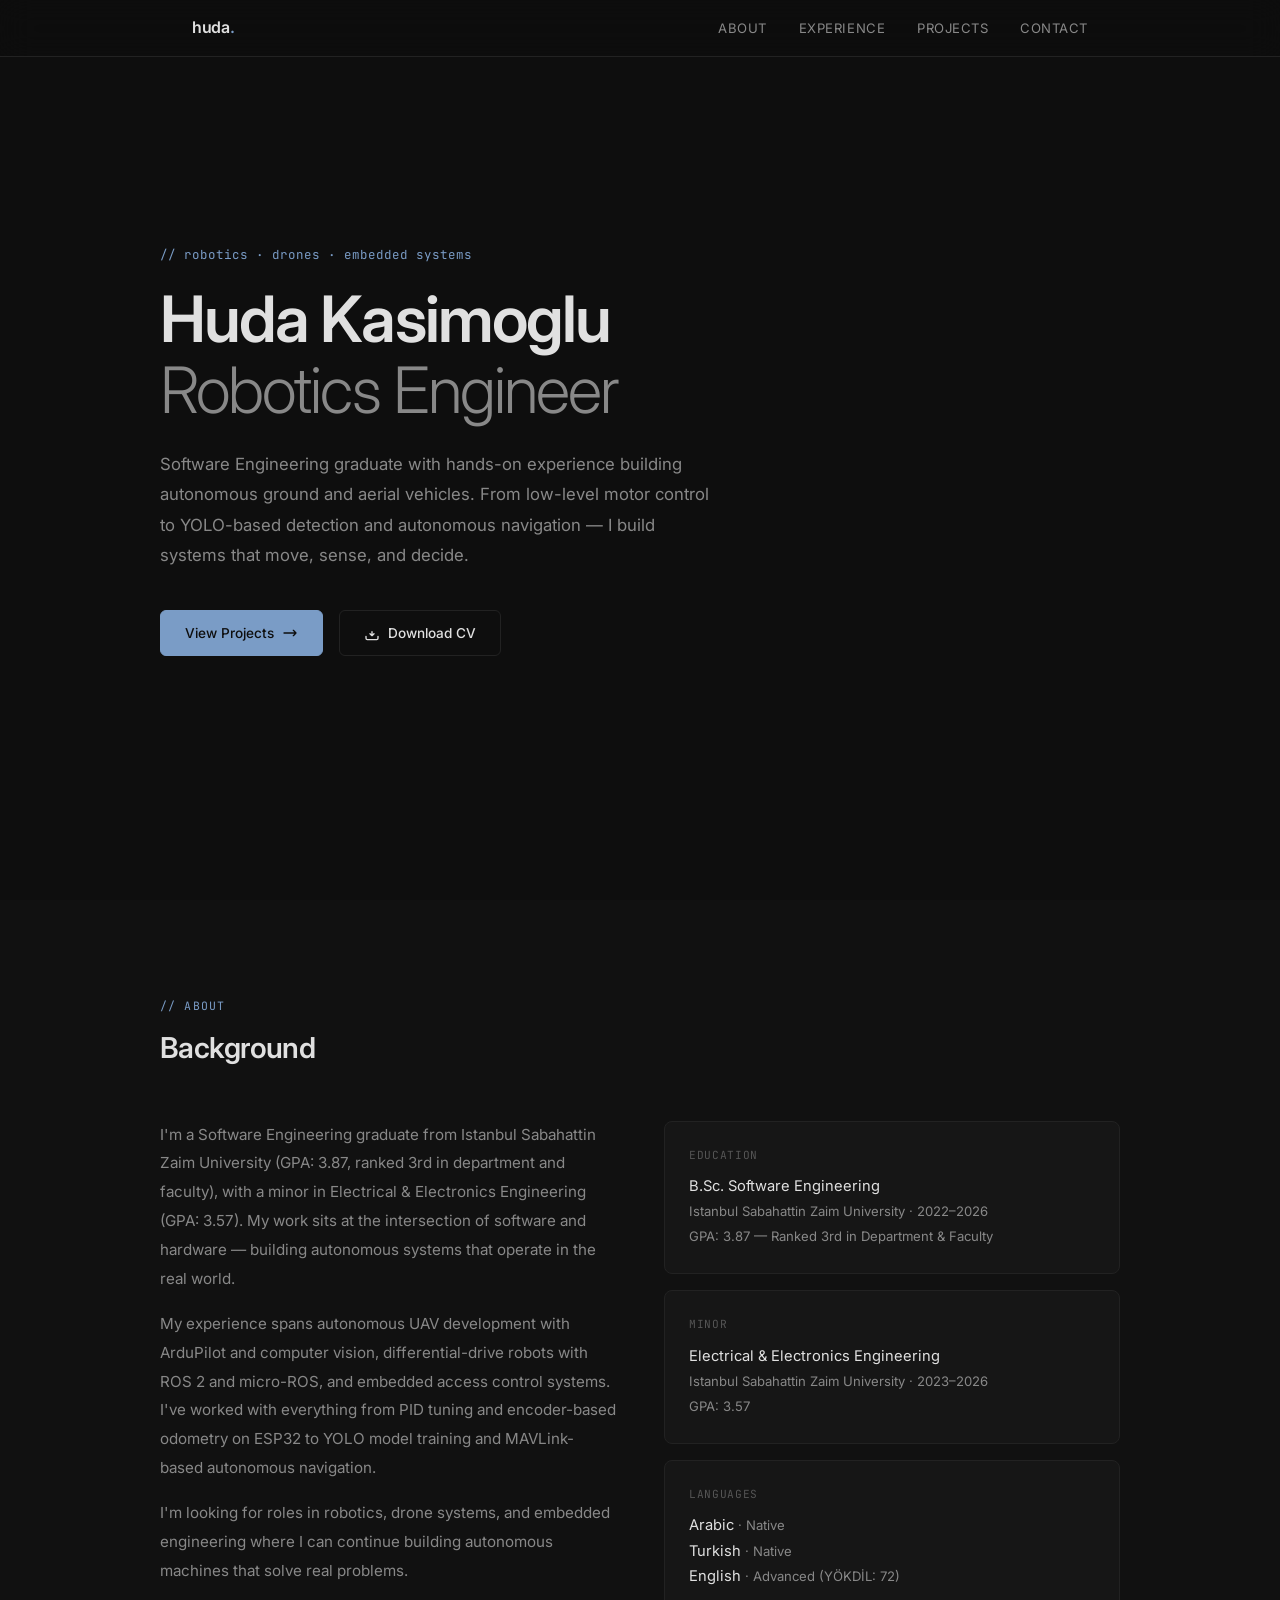
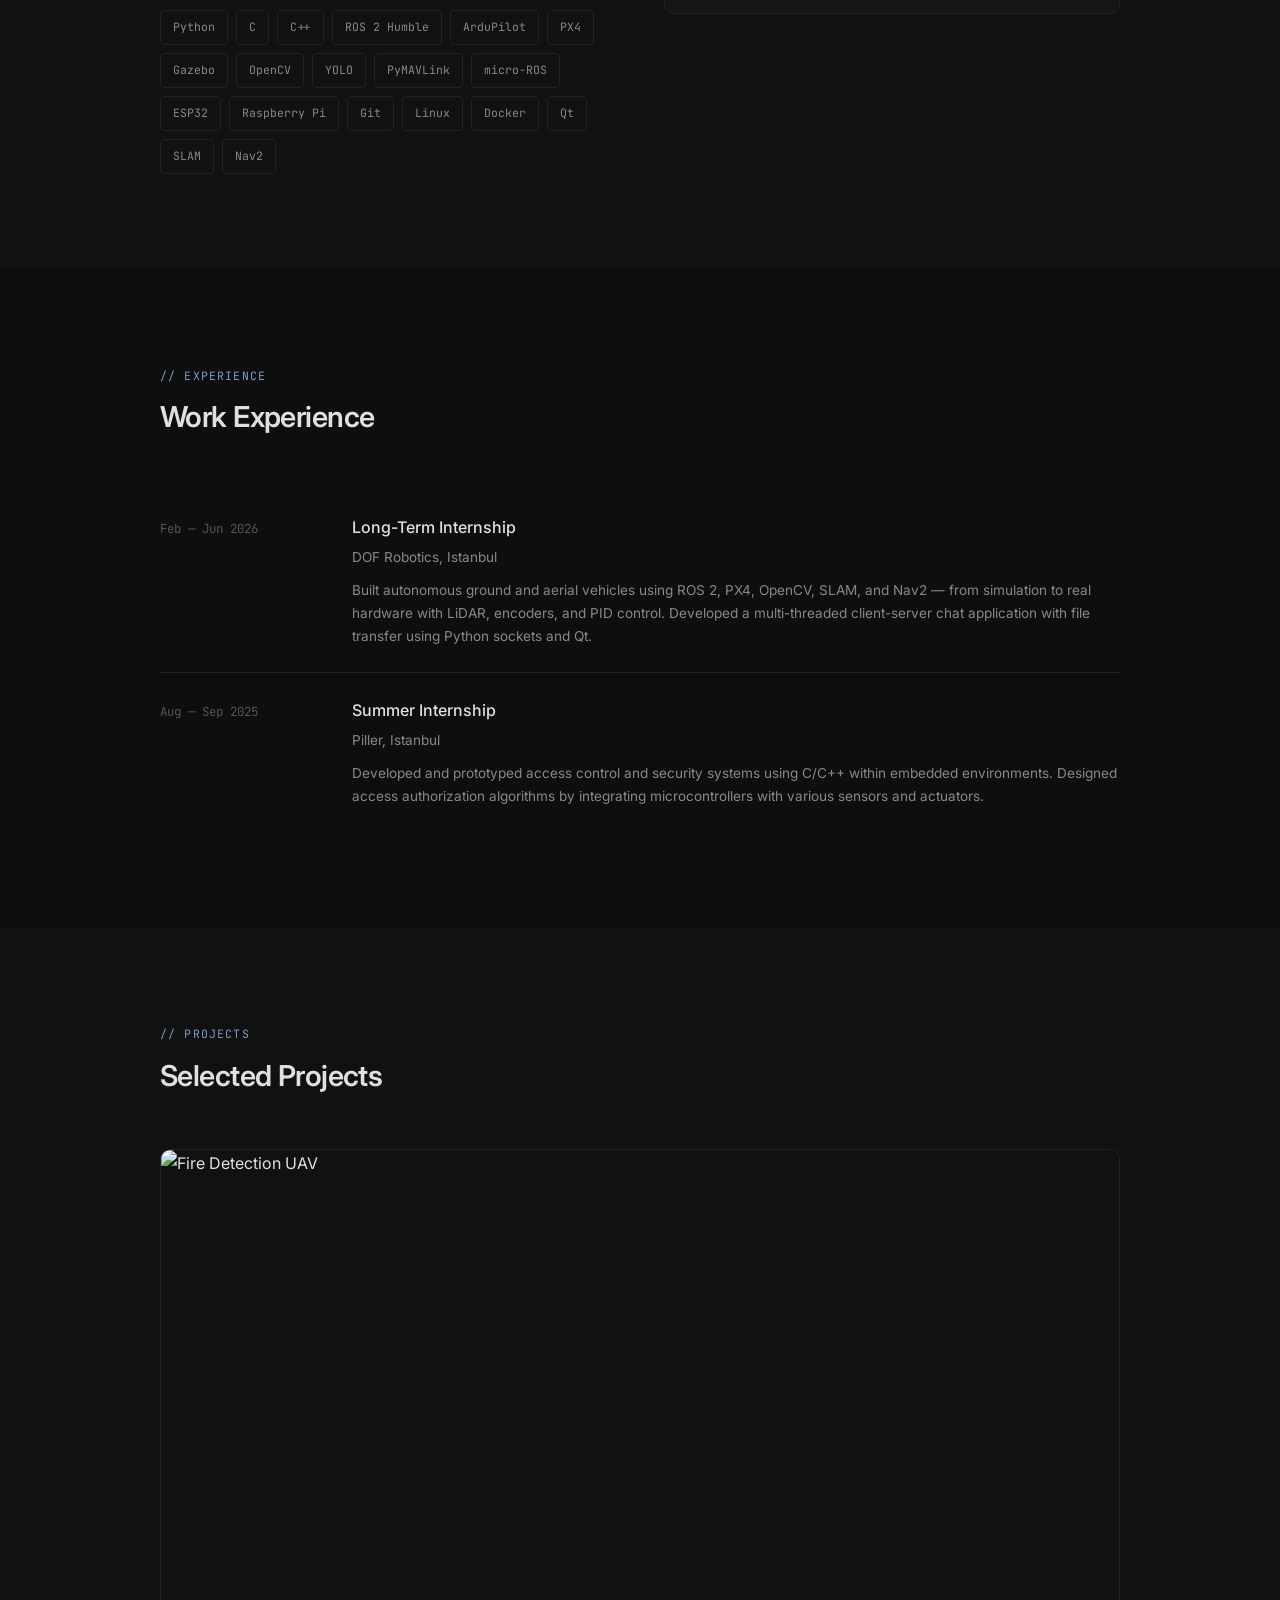
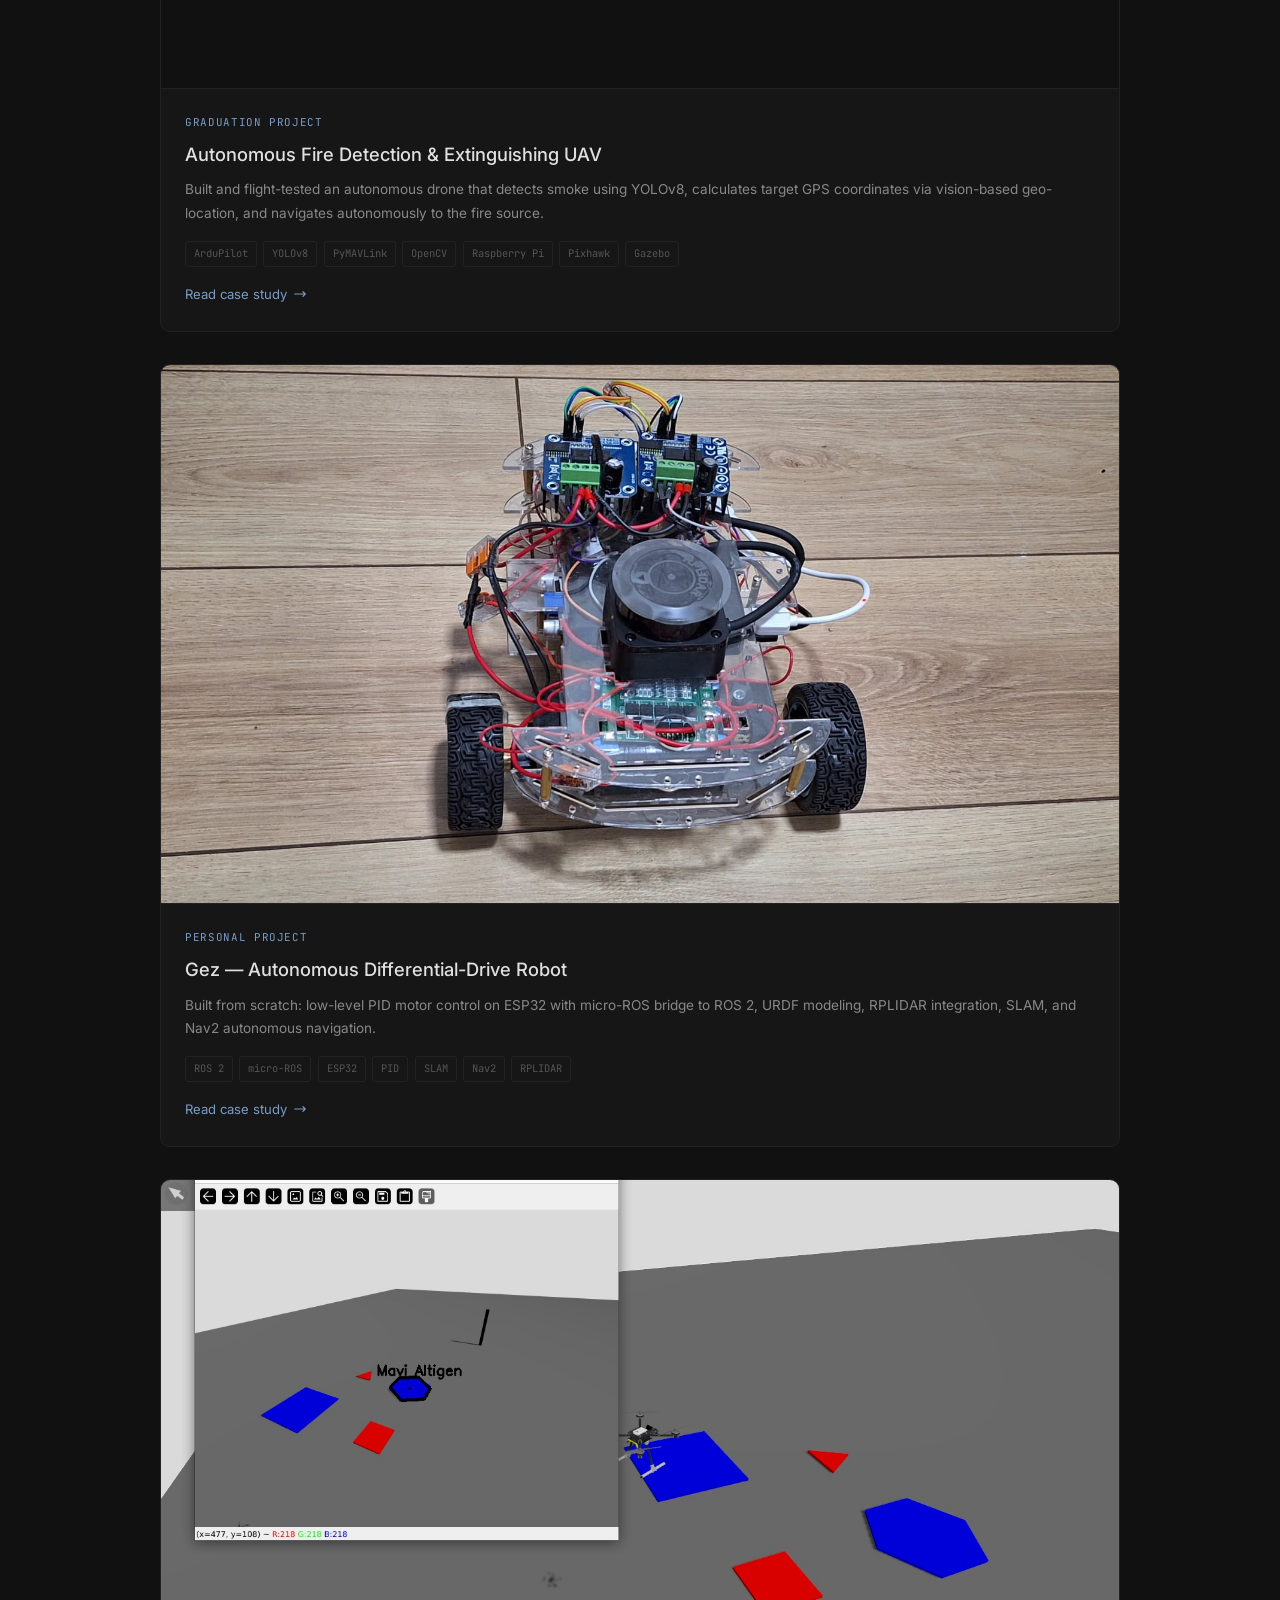
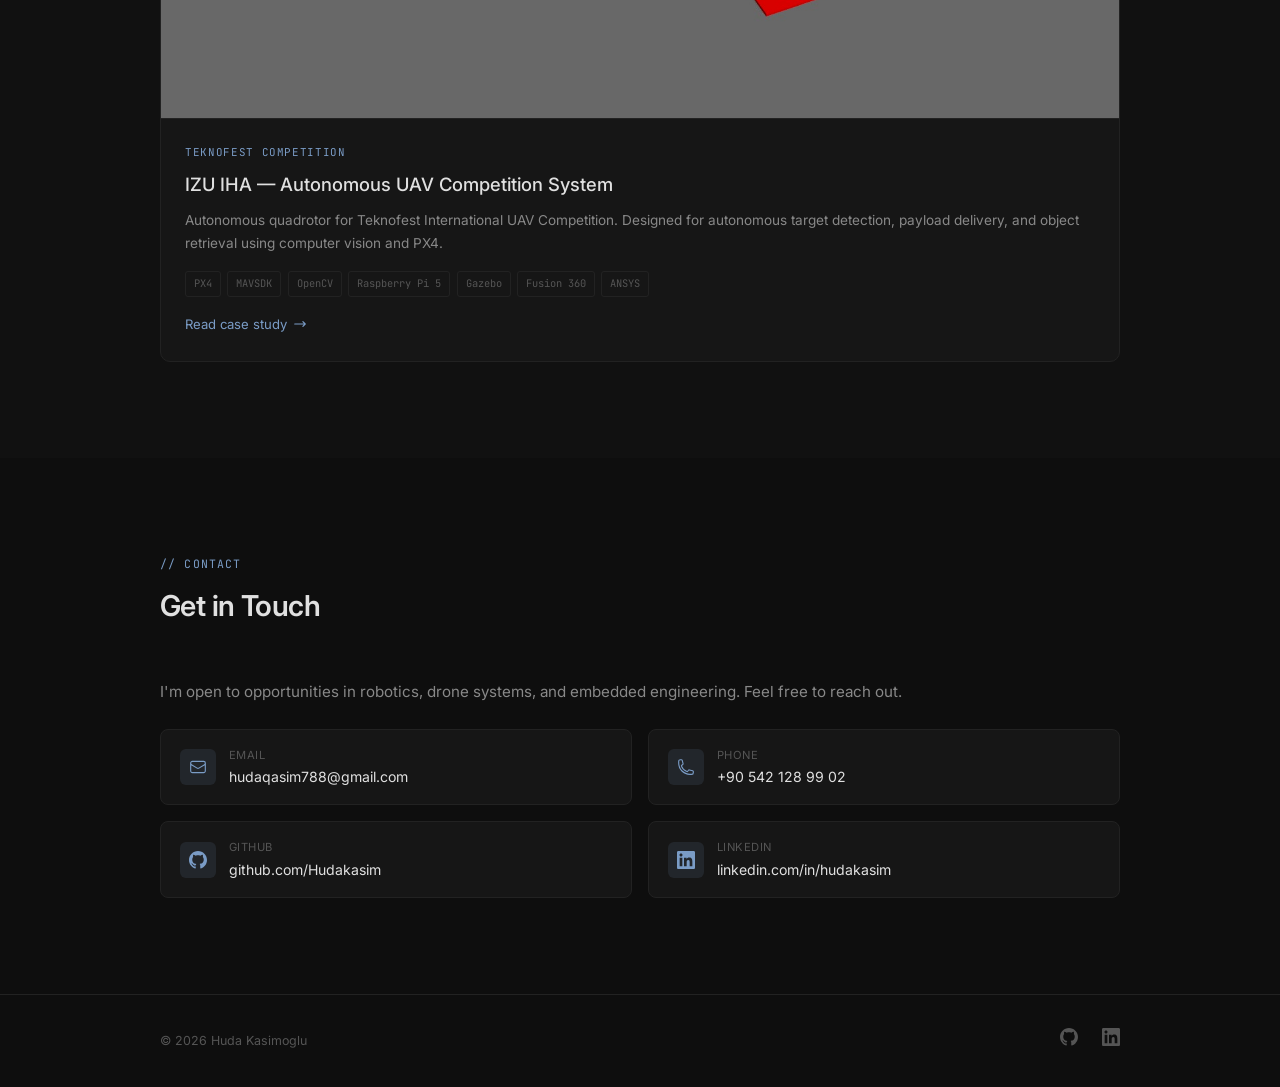
==== index.html @ 468a5148 "Add files via upload" ====
<!DOCTYPE html>
<html lang="en">
<head>
  <meta charset="UTF-8">
  <meta name="viewport" content="width=device-width, initial-scale=1.0">
  <title>Huda Kasimoglu — Robotics & Embedded Systems Engineer</title>
  <meta name="description" content="Portfolio of Huda Kasimoglu — Software Engineering graduate specializing in autonomous robotics, drones, and embedded systems.">
  <link rel="stylesheet" href="assets/css/style.css">
  <link rel="icon" href="data:image/svg+xml,<svg xmlns='http://www.w3.org/2000/svg' viewBox='0 0 100 100'><text y='.9em' font-size='90'>⬡</text></svg>">
</head>
<body>

<!-- NAV -->
<nav class="nav">
  <div class="nav-inner">
    <a href="index.html" class="nav-logo">huda<span>.</span></a>
    <ul class="nav-links" id="navLinks">
      <li><a href="#about">About</a></li>
      <li><a href="#experience">Experience</a></li>
      <li><a href="#projects">Projects</a></li>
      <li><a href="#contact">Contact</a></li>
    </ul>
    <button class="hamburger" onclick="document.getElementById('navLinks').classList.toggle('open')" aria-label="Menu">☰</button>
  </div>
</nav>

<!-- HERO -->
<section class="hero" id="hero">
  <div class="hero-inner">
    <div class="hero-label">// robotics · drones · embedded systems</div>
    <h1>Huda Kasimoglu<br><span class="thin">Robotics Engineer</span></h1>
    <p class="hero-desc">Software Engineering graduate with hands-on experience building autonomous ground and aerial vehicles. From low-level motor control to YOLO-based detection and autonomous navigation — I build systems that move, sense, and decide.</p>
    <div class="hero-cta">
      <a href="#projects" class="btn btn-primary">View Projects
        <svg xmlns="http://www.w3.org/2000/svg" fill="none" viewBox="0 0 24 24" stroke="currentColor" stroke-width="2"><path stroke-linecap="round" stroke-linejoin="round" d="M17 8l4 4m0 0l-4 4m4-4H3"/></svg>
      </a>
      <a href="assets/Huda_Kasimoglu_CV.pdf" class="btn" download>
        <svg xmlns="http://www.w3.org/2000/svg" fill="none" viewBox="0 0 24 24" stroke="currentColor" stroke-width="2"><path stroke-linecap="round" stroke-linejoin="round" d="M12 10v6m0 0l-3-3m3 3l3-3M3 17v3a2 2 0 002 2h14a2 2 0 002-2v-3"/></svg>
        Download CV
      </a>
    </div>
  </div>
</section>

<!-- ABOUT -->
<section class="section" id="about" style="background: var(--bg-subtle);">
  <div class="section-inner">
    <div class="section-label">// about</div>
    <h2 class="section-title">Background</h2>
    <div class="about-grid">
      <div class="about-text">
        <p>I'm a Software Engineering graduate from Istanbul Sabahattin Zaim University (GPA: 3.87, ranked 3rd in department and faculty), with a minor in Electrical & Electronics Engineering (GPA: 3.57). My work sits at the intersection of software and hardware — building autonomous systems that operate in the real world.</p>
        <p>My experience spans autonomous UAV development with ArduPilot and computer vision, differential-drive robots with ROS 2 and micro-ROS, and embedded access control systems. I've worked with everything from PID tuning and encoder-based odometry on ESP32 to YOLO model training and MAVLink-based autonomous navigation.</p>
        <p>I'm looking for roles in robotics, drone systems, and embedded engineering where I can continue building autonomous machines that solve real problems.</p>
        <div class="skills-row">
          <span class="skill-tag">Python</span>
          <span class="skill-tag">C</span>
          <span class="skill-tag">C++</span>
          <span class="skill-tag">ROS 2 Humble</span>
          <span class="skill-tag">ArduPilot</span>
          <span class="skill-tag">PX4</span>
          <span class="skill-tag">Gazebo</span>
          <span class="skill-tag">OpenCV</span>
          <span class="skill-tag">YOLO</span>
          <span class="skill-tag">PyMAVLink</span>
          <span class="skill-tag">micro-ROS</span>
          <span class="skill-tag">ESP32</span>
          <span class="skill-tag">Raspberry Pi</span>
          <span class="skill-tag">Git</span>
          <span class="skill-tag">Linux</span>
          <span class="skill-tag">Docker</span>
          <span class="skill-tag">Qt</span>
          <span class="skill-tag">SLAM</span>
          <span class="skill-tag">Nav2</span>
        </div>
      </div>
      <div>
        <div class="info-block">
          <div class="info-block-label">Education</div>
          <div class="info-block-content">
            B.Sc. Software Engineering<br>
            <span class="sub">Istanbul Sabahattin Zaim University · 2022–2026</span><br>
            <span class="sub">GPA: 3.87 — Ranked 3rd in Department & Faculty</span>
          </div>
        </div>
        <div class="info-block">
          <div class="info-block-label">Minor</div>
          <div class="info-block-content">
            Electrical & Electronics Engineering<br>
            <span class="sub">Istanbul Sabahattin Zaim University · 2023–2026</span><br>
            <span class="sub">GPA: 3.57</span>
          </div>
        </div>
        <div class="info-block">
          <div class="info-block-label">Languages</div>
          <div class="info-block-content">
            Arabic <span class="sub">· Native</span><br>
            Turkish <span class="sub">· Native</span><br>
            English <span class="sub">· Advanced (YÖKDİL: 72)</span>
          </div>
        </div>
      </div>
    </div>
  </div>
</section>

<!-- EXPERIENCE -->
<section class="section" id="experience">
  <div class="section-inner">
    <div class="section-label">// experience</div>
    <h2 class="section-title">Work Experience</h2>

    <div class="exp-item">
      <div class="exp-date">Feb — Jun 2026</div>
      <div>
        <div class="exp-title">Long-Term Internship</div>
        <div class="exp-company">DOF Robotics, Istanbul</div>
        <div class="exp-desc">
          Built autonomous ground and aerial vehicles using ROS 2, PX4, OpenCV, SLAM, and Nav2 — from simulation to real hardware with LiDAR, encoders, and PID control. Developed a multi-threaded client-server chat application with file transfer using Python sockets and Qt.
        </div>
      </div>
    </div>

    <div class="exp-item">
      <div class="exp-date">Aug — Sep 2025</div>
      <div>
        <div class="exp-title">Summer Internship</div>
        <div class="exp-company">Piller, Istanbul</div>
        <div class="exp-desc">
          Developed and prototyped access control and security systems using C/C++ within embedded environments. Designed access authorization algorithms by integrating microcontrollers with various sensors and actuators.
        </div>
      </div>
    </div>
  </div>
</section>

<!-- PROJECTS -->
<section class="section" id="projects" style="background: var(--bg-subtle);">
  <div class="section-inner">
    <div class="section-label">// projects</div>
    <h2 class="section-title">Selected Projects</h2>
    <div class="projects-grid">

      <!-- Project 1: Fire UAV -->
      <a href="projects/fire-uav.html" class="project-card">
        <div class="project-card-img">
          <img src="assets/images/fire-uav-cover.png" alt="Fire Detection UAV">
        </div>
        <div class="project-card-body">
          <div class="project-card-tag">Graduation Project</div>
          <div class="project-card-title">Autonomous Fire Detection & Extinguishing UAV</div>
          <div class="project-card-desc">Built and flight-tested an autonomous drone that detects smoke using YOLOv8, calculates target GPS coordinates via vision-based geo-location, and navigates autonomously to the fire source.</div>
          <div class="project-card-tech">
            <span>ArduPilot</span>
            <span>YOLOv8</span>
            <span>PyMAVLink</span>
            <span>OpenCV</span>
            <span>Raspberry Pi</span>
            <span>Pixhawk</span>
            <span>Gazebo</span>
          </div>
          <div class="view-project">Read case study
            <svg xmlns="http://www.w3.org/2000/svg" fill="none" viewBox="0 0 24 24" stroke="currentColor" stroke-width="2"><path stroke-linecap="round" stroke-linejoin="round" d="M17 8l4 4m0 0l-4 4m4-4H3"/></svg>
          </div>
        </div>
      </a>

      <!-- Project 2: Gez Robot -->
      <a href="projects/gez-robot.html" class="project-card">
        <div class="project-card-img">
          <img src="assets/images/gez-robot-cover.jpeg" alt="Gez Robot">
        </div>
        <div class="project-card-body">
          <div class="project-card-tag">Personal Project</div>
          <div class="project-card-title">Gez — Autonomous Differential-Drive Robot</div>
          <div class="project-card-desc">Built from scratch: low-level PID motor control on ESP32 with micro-ROS bridge to ROS 2, URDF modeling, RPLIDAR integration, SLAM, and Nav2 autonomous navigation.</div>
          <div class="project-card-tech">
            <span>ROS 2</span>
            <span>micro-ROS</span>
            <span>ESP32</span>
            <span>PID</span>
            <span>SLAM</span>
            <span>Nav2</span>
            <span>RPLIDAR</span>
          </div>
          <div class="view-project">Read case study
            <svg xmlns="http://www.w3.org/2000/svg" fill="none" viewBox="0 0 24 24" stroke="currentColor" stroke-width="2"><path stroke-linecap="round" stroke-linejoin="round" d="M17 8l4 4m0 0l-4 4m4-4H3"/></svg>
          </div>
        </div>
      </a>

      <!-- Project 3: Teknofest -->
      <a href="projects/teknofest-uav.html" class="project-card">
        <div class="project-card-img">
          <img src="assets/images/teknofest-cover.jpeg" alt="Teknofest UAV">
        </div>
        <div class="project-card-body">
          <div class="project-card-tag">Teknofest Competition</div>
          <div class="project-card-title">IZU IHA — Autonomous UAV Competition System</div>
          <div class="project-card-desc">Autonomous quadrotor for Teknofest International UAV Competition. Designed for autonomous target detection, payload delivery, and object retrieval using computer vision and PX4.</div>
          <div class="project-card-tech">
            <span>PX4</span>
            <span>MAVSDK</span>
            <span>OpenCV</span>
            <span>Raspberry Pi 5</span>
            <span>Gazebo</span>
            <span>Fusion 360</span>
            <span>ANSYS</span>
          </div>
          <div class="view-project">Read case study
            <svg xmlns="http://www.w3.org/2000/svg" fill="none" viewBox="0 0 24 24" stroke="currentColor" stroke-width="2"><path stroke-linecap="round" stroke-linejoin="round" d="M17 8l4 4m0 0l-4 4m4-4H3"/></svg>
          </div>
        </div>
      </a>

    </div>
  </div>
</section>

<!-- CONTACT -->
<section class="section" id="contact">
  <div class="section-inner">
    <div class="section-label">// contact</div>
    <h2 class="section-title">Get in Touch</h2>
    <p style="color: var(--text-muted); font-size: 0.95rem; margin-bottom: 1.5rem;">I'm open to opportunities in robotics, drone systems, and embedded engineering. Feel free to reach out.</p>
    <div class="contact-grid">
      <a href="mailto:hudaqasim788@gmail.com" class="contact-item">
        <div class="contact-icon">
          <svg xmlns="http://www.w3.org/2000/svg" fill="none" viewBox="0 0 24 24" stroke="currentColor" stroke-width="1.5"><path stroke-linecap="round" stroke-linejoin="round" d="M21.75 6.75v10.5a2.25 2.25 0 01-2.25 2.25h-15a2.25 2.25 0 01-2.25-2.25V6.75m19.5 0A2.25 2.25 0 0019.5 4.5h-15a2.25 2.25 0 00-2.25 2.25m19.5 0v.243a2.25 2.25 0 01-1.07 1.916l-7.5 4.615a2.25 2.25 0 01-2.36 0L3.32 8.91a2.25 2.25 0 01-1.07-1.916V6.75"/></svg>
        </div>
        <div>
          <div class="contact-label">Email</div>
          <div class="contact-value">hudaqasim788@gmail.com</div>
        </div>
      </a>
      <a href="tel:+905421289902" class="contact-item">
        <div class="contact-icon">
          <svg xmlns="http://www.w3.org/2000/svg" fill="none" viewBox="0 0 24 24" stroke="currentColor" stroke-width="1.5"><path stroke-linecap="round" stroke-linejoin="round" d="M2.25 6.75c0 8.284 6.716 15 15 15h2.25a2.25 2.25 0 002.25-2.25v-1.372c0-.516-.351-.966-.852-1.091l-4.423-1.106c-.44-.11-.902.055-1.173.417l-.97 1.293c-.282.376-.769.542-1.21.38a12.035 12.035 0 01-7.143-7.143c-.162-.441.004-.928.38-1.21l1.293-.97c.363-.271.527-.734.417-1.173L6.963 3.102a1.125 1.125 0 00-1.091-.852H4.5A2.25 2.25 0 002.25 4.5v2.25z"/></svg>
        </div>
        <div>
          <div class="contact-label">Phone</div>
          <div class="contact-value">+90 542 128 99 02</div>
        </div>
      </a>
      <a href="https://github.com/Hudakasim" target="_blank" rel="noopener" class="contact-item">
        <div class="contact-icon">
          <svg xmlns="http://www.w3.org/2000/svg" viewBox="0 0 24 24" fill="currentColor"><path d="M12 0c-6.626 0-12 5.373-12 12 0 5.302 3.438 9.8 8.207 11.387.599.111.793-.261.793-.577v-2.234c-3.338.726-4.033-1.416-4.033-1.416-.546-1.387-1.333-1.756-1.333-1.756-1.089-.745.083-.729.083-.729 1.205.084 1.839 1.237 1.839 1.237 1.07 1.834 2.807 1.304 3.492.997.107-.775.418-1.305.762-1.604-2.665-.305-5.467-1.334-5.467-5.931 0-1.311.469-2.381 1.236-3.221-.124-.303-.535-1.524.117-3.176 0 0 1.008-.322 3.301 1.23.957-.266 1.983-.399 3.003-.404 1.02.005 2.047.138 3.006.404 2.291-1.552 3.297-1.23 3.297-1.23.653 1.653.242 2.874.118 3.176.77.84 1.235 1.911 1.235 3.221 0 4.609-2.807 5.624-5.479 5.921.43.372.823 1.102.823 2.222v3.293c0 .319.192.694.801.576 4.765-1.589 8.199-6.086 8.199-11.386 0-6.627-5.373-12-12-12z"/></svg>
        </div>
        <div>
          <div class="contact-label">GitHub</div>
          <div class="contact-value">github.com/Hudakasim</div>
        </div>
      </a>
      <a href="https://www.linkedin.com/in/hudakasim/" target="_blank" rel="noopener" class="contact-item">
        <div class="contact-icon">
          <svg xmlns="http://www.w3.org/2000/svg" viewBox="0 0 24 24" fill="currentColor"><path d="M20.447 20.452h-3.554v-5.569c0-1.328-.027-3.037-1.852-3.037-1.853 0-2.136 1.445-2.136 2.939v5.667H9.351V9h3.414v1.561h.046c.477-.9 1.637-1.85 3.37-1.85 3.601 0 4.267 2.37 4.267 5.455v6.286zM5.337 7.433c-1.144 0-2.063-.926-2.063-2.065 0-1.138.92-2.063 2.063-2.063 1.14 0 2.064.925 2.064 2.063 0 1.139-.925 2.065-2.064 2.065zm1.782 13.019H3.555V9h3.564v11.452zM22.225 0H1.771C.792 0 0 .774 0 1.729v20.542C0 23.227.792 24 1.771 24h20.451C23.2 24 24 23.227 24 22.271V1.729C24 .774 23.2 0 22.222 0h.003z"/></svg>
        </div>
        <div>
          <div class="contact-label">LinkedIn</div>
          <div class="contact-value">linkedin.com/in/hudakasim</div>
        </div>
      </a>
    </div>
  </div>
</section>

<!-- FOOTER -->
<footer class="footer">
  <div class="footer-inner">
    <div class="footer-text">&copy; 2026 Huda Kasimoglu</div>
    <div class="footer-links">
      <a href="https://github.com/Hudakasim" target="_blank" rel="noopener" aria-label="GitHub">
        <svg xmlns="http://www.w3.org/2000/svg" viewBox="0 0 24 24" fill="currentColor"><path d="M12 0c-6.626 0-12 5.373-12 12 0 5.302 3.438 9.8 8.207 11.387.599.111.793-.261.793-.577v-2.234c-3.338.726-4.033-1.416-4.033-1.416-.546-1.387-1.333-1.756-1.333-1.756-1.089-.745.083-.729.083-.729 1.205.084 1.839 1.237 1.839 1.237 1.07 1.834 2.807 1.304 3.492.997.107-.775.418-1.305.762-1.604-2.665-.305-5.467-1.334-5.467-5.931 0-1.311.469-2.381 1.236-3.221-.124-.303-.535-1.524.117-3.176 0 0 1.008-.322 3.301 1.23.957-.266 1.983-.399 3.003-.404 1.02.005 2.047.138 3.006.404 2.291-1.552 3.297-1.23 3.297-1.23.653 1.653.242 2.874.118 3.176.77.84 1.235 1.911 1.235 3.221 0 4.609-2.807 5.624-5.479 5.921.43.372.823 1.102.823 2.222v3.293c0 .319.192.694.801.576 4.765-1.589 8.199-6.086 8.199-11.386 0-6.627-5.373-12-12-12z"/></svg>
      </a>
      <a href="https://www.linkedin.com/in/hudakasim/" target="_blank" rel="noopener" aria-label="LinkedIn">
        <svg xmlns="http://www.w3.org/2000/svg" viewBox="0 0 24 24" fill="currentColor"><path d="M20.447 20.452h-3.554v-5.569c0-1.328-.027-3.037-1.852-3.037-1.853 0-2.136 1.445-2.136 2.939v5.667H9.351V9h3.414v1.561h.046c.477-.9 1.637-1.85 3.37-1.85 3.601 0 4.267 2.37 4.267 5.455v6.286zM5.337 7.433c-1.144 0-2.063-.926-2.063-2.065 0-1.138.92-2.063 2.063-2.063 1.14 0 2.064.925 2.064 2.063 0 1.139-.925 2.065-2.064 2.065zm1.782 13.019H3.555V9h3.564v11.452zM22.225 0H1.771C.792 0 0 .774 0 1.729v20.542C0 23.227.792 24 1.771 24h20.451C23.2 24 24 23.227 24 22.271V1.729C24 .774 23.2 0 22.222 0h.003z"/></svg>
      </a>
    </div>
  </div>
</footer>

<script>
document.querySelectorAll('.nav-links a[href^="#"]').forEach(a => {
  a.addEventListener('click', () => {
    document.getElementById('navLinks').classList.remove('open');
  });
});
</script>

</body>
</html>
---- assets/css/style.css ----
@import url('https://fonts.googleapis.com/css2?family=Inter:wght@300;400;500;600&family=JetBrains+Mono:wght@400;500&display=swap');

:root {
  --bg: #0e0e0e;
  --bg-card: #161616;
  --bg-card-hover: #1c1c1c;
  --bg-subtle: #111111;
  --text: #e0e0e0;
  --text-muted: #888888;
  --text-dim: #555555;
  --accent: #7a9cc6;
  --accent-dim: rgba(122, 156, 198, 0.12);
  --border: #222222;
  --border-light: #1a1a1a;
  --mono: 'JetBrains Mono', monospace;
  --sans: 'Inter', -apple-system, BlinkMacSystemFont, sans-serif;
  --max-w: 960px;
  --transition: 0.25s cubic-bezier(0.4, 0, 0.2, 1);
}

*, *::before, *::after {
  box-sizing: border-box;
  margin: 0;
  padding: 0;
}

html {
  scroll-behavior: smooth;
  font-size: 16px;
}

body {
  font-family: var(--sans);
  background: var(--bg);
  color: var(--text);
  line-height: 1.7;
  -webkit-font-smoothing: antialiased;
  -moz-osx-font-smoothing: grayscale;
}

::selection {
  background: var(--accent);
  color: var(--bg);
}

a {
  color: var(--accent);
  text-decoration: none;
  transition: color var(--transition);
}

a:hover {
  color: #a0c4e8;
}

img {
  max-width: 100%;
  height: auto;
  display: block;
}

/* ============ NAV ============ */
.nav {
  position: fixed;
  top: 0;
  left: 0;
  right: 0;
  z-index: 100;
  background: rgba(14, 14, 14, 0.85);
  backdrop-filter: blur(16px);
  -webkit-backdrop-filter: blur(16px);
  border-bottom: 1px solid var(--border);
}

.nav-inner {
  max-width: var(--max-w);
  margin: 0 auto;
  padding: 0 2rem;
  display: flex;
  align-items: center;
  justify-content: space-between;
  height: 56px;
}

.nav-logo {
  font-weight: 600;
  font-size: 1rem;
  letter-spacing: -0.02em;
  color: var(--text);
}

.nav-logo span {
  color: var(--accent);
}

.nav-links {
  display: flex;
  gap: 2rem;
  list-style: none;
}

.nav-links a {
  font-size: 0.82rem;
  color: var(--text-muted);
  letter-spacing: 0.04em;
  text-transform: uppercase;
  transition: color var(--transition);
}

.nav-links a:hover,
.nav-links a.active {
  color: var(--text);
}

.hamburger {
  display: none;
  background: none;
  border: none;
  color: var(--text);
  font-size: 1.4rem;
  cursor: pointer;
}

/* ============ HERO ============ */
.hero {
  min-height: 100vh;
  display: flex;
  align-items: center;
  padding: 0 2rem;
}

.hero-inner {
  max-width: var(--max-w);
  margin: 0 auto;
  width: 100%;
}

.hero-label {
  font-family: var(--mono);
  font-size: 0.78rem;
  color: var(--accent);
  letter-spacing: 0.08em;
  margin-bottom: 1.2rem;
}

.hero h1 {
  font-size: clamp(2.4rem, 6vw, 4rem);
  font-weight: 600;
  letter-spacing: -0.03em;
  line-height: 1.1;
  margin-bottom: 1.5rem;
}

.hero h1 .thin {
  font-weight: 300;
  color: var(--text-muted);
}

.hero-desc {
  font-size: 1.05rem;
  color: var(--text-muted);
  max-width: 560px;
  line-height: 1.8;
  margin-bottom: 2.5rem;
}

.hero-cta {
  display: flex;
  gap: 1rem;
  flex-wrap: wrap;
}

.btn {
  display: inline-flex;
  align-items: center;
  gap: 0.5rem;
  padding: 0.65rem 1.5rem;
  font-size: 0.85rem;
  font-family: var(--sans);
  font-weight: 500;
  border-radius: 6px;
  border: 1px solid var(--border);
  background: transparent;
  color: var(--text);
  cursor: pointer;
  transition: all var(--transition);
  text-decoration: none;
}

.btn:hover {
  background: var(--bg-card-hover);
  border-color: #333;
  color: var(--text);
}

.btn-primary {
  background: var(--accent);
  color: var(--bg);
  border-color: var(--accent);
}

.btn-primary:hover {
  background: #a0c4e8;
  border-color: #a0c4e8;
  color: var(--bg);
}

.btn svg {
  width: 16px;
  height: 16px;
}

/* ============ SECTIONS ============ */
.section {
  padding: 6rem 2rem;
}

.section-inner {
  max-width: var(--max-w);
  margin: 0 auto;
}

.section-label {
  font-family: var(--mono);
  font-size: 0.72rem;
  color: var(--accent);
  letter-spacing: 0.1em;
  text-transform: uppercase;
  margin-bottom: 0.5rem;
}

.section-title {
  font-size: 1.8rem;
  font-weight: 600;
  letter-spacing: -0.02em;
  margin-bottom: 3rem;
}

/* ============ ABOUT ============ */
.about-grid {
  display: grid;
  grid-template-columns: 1fr 1fr;
  gap: 3rem;
}

.about-text {
  color: var(--text-muted);
  font-size: 0.95rem;
  line-height: 1.9;
}

.about-text p + p {
  margin-top: 1rem;
}

.info-block {
  border: 1px solid var(--border);
  border-radius: 8px;
  padding: 1.5rem;
  background: var(--bg-card);
}

.info-block + .info-block {
  margin-top: 1rem;
}

.info-block-label {
  font-family: var(--mono);
  font-size: 0.7rem;
  color: var(--text-dim);
  letter-spacing: 0.06em;
  text-transform: uppercase;
  margin-bottom: 0.6rem;
}

.info-block-content {
  font-size: 0.92rem;
  color: var(--text);
}

.info-block-content .sub {
  color: var(--text-muted);
  font-size: 0.82rem;
}

/* ============ SKILLS ============ */
.skills-row {
  display: flex;
  flex-wrap: wrap;
  gap: 0.5rem;
  margin-top: 1.5rem;
}

.skill-tag {
  font-family: var(--mono);
  font-size: 0.72rem;
  padding: 0.35rem 0.75rem;
  border: 1px solid var(--border);
  border-radius: 4px;
  color: var(--text-muted);
  background: var(--bg-subtle);
}

/* ============ EXPERIENCE ============ */
.exp-item {
  display: grid;
  grid-template-columns: 160px 1fr;
  gap: 2rem;
  padding: 1.5rem 0;
  border-bottom: 1px solid var(--border);
}

.exp-item:last-child {
  border-bottom: none;
}

.exp-date {
  font-family: var(--mono);
  font-size: 0.78rem;
  color: var(--text-dim);
  padding-top: 0.2rem;
}

.exp-title {
  font-size: 1rem;
  font-weight: 500;
  margin-bottom: 0.3rem;
}

.exp-company {
  font-size: 0.85rem;
  color: var(--text-muted);
  margin-bottom: 0.6rem;
}

.exp-desc {
  font-size: 0.85rem;
  color: var(--text-muted);
  line-height: 1.7;
}

/* ============ PROJECTS ============ */
.projects-grid {
  display: grid;
  gap: 2rem;
}

.project-card {
  border: 1px solid var(--border);
  border-radius: 10px;
  overflow: hidden;
  background: var(--bg-card);
  transition: all var(--transition);
  text-decoration: none;
  color: inherit;
  display: block;
}

.project-card:hover {
  border-color: #333;
  background: var(--bg-card-hover);
  transform: translateY(-2px);
}

.project-card-img {
  width: 100%;
  aspect-ratio: 16/9;
  object-fit: cover;
  border-bottom: 1px solid var(--border);
  background: var(--bg-subtle);
  display: flex;
  align-items: center;
  justify-content: center;
}

.project-card-img img {
  width: 100%;
  height: 100%;
  object-fit: cover;
}

.project-card-body {
  padding: 1.5rem;
}

.project-card-tag {
  font-family: var(--mono);
  font-size: 0.68rem;
  color: var(--accent);
  letter-spacing: 0.06em;
  text-transform: uppercase;
  margin-bottom: 0.5rem;
}

.project-card-title {
  font-size: 1.15rem;
  font-weight: 500;
  margin-bottom: 0.5rem;
}

.project-card-desc {
  font-size: 0.85rem;
  color: var(--text-muted);
  line-height: 1.7;
}

.project-card-tech {
  display: flex;
  flex-wrap: wrap;
  gap: 0.4rem;
  margin-top: 1rem;
}

.project-card-tech span {
  font-family: var(--mono);
  font-size: 0.65rem;
  padding: 0.2rem 0.5rem;
  border: 1px solid var(--border);
  border-radius: 3px;
  color: var(--text-dim);
}

.view-project {
  display: inline-flex;
  align-items: center;
  gap: 0.4rem;
  margin-top: 1rem;
  font-size: 0.82rem;
  color: var(--accent);
}

.view-project svg {
  width: 14px;
  height: 14px;
  transition: transform var(--transition);
}

.project-card:hover .view-project svg {
  transform: translateX(3px);
}

/* ============ PROJECT PAGE ============ */
.project-page {
  padding-top: 80px;
}

.project-hero {
  padding: 3rem 2rem;
  border-bottom: 1px solid var(--border);
}

.project-hero-inner {
  max-width: var(--max-w);
  margin: 0 auto;
}

.project-back {
  display: inline-flex;
  align-items: center;
  gap: 0.4rem;
  font-size: 0.82rem;
  color: var(--text-muted);
  margin-bottom: 2rem;
}

.project-back:hover {
  color: var(--text);
}

.project-hero h1 {
  font-size: 2rem;
  font-weight: 600;
  letter-spacing: -0.02em;
  margin-bottom: 1rem;
}

.project-meta {
  display: flex;
  flex-wrap: wrap;
  gap: 1.5rem;
  font-size: 0.82rem;
  color: var(--text-muted);
}

.project-meta-item {
  display: flex;
  align-items: center;
  gap: 0.4rem;
}

.project-content {
  max-width: var(--max-w);
  margin: 0 auto;
  padding: 3rem 2rem 6rem;
}

.project-content h2 {
  font-size: 1.4rem;
  font-weight: 500;
  margin: 3rem 0 1rem;
  color: var(--text);
}

.project-content h2:first-child {
  margin-top: 0;
}

.project-content p {
  font-size: 0.92rem;
  color: var(--text-muted);
  line-height: 1.9;
  margin-bottom: 1rem;
}

.project-content ul {
  list-style: none;
  padding: 0;
  margin-bottom: 1.5rem;
}

.project-content ul li {
  font-size: 0.9rem;
  color: var(--text-muted);
  padding: 0.3rem 0;
  padding-left: 1.2rem;
  position: relative;
  line-height: 1.7;
}

.project-content ul li::before {
  content: '—';
  position: absolute;
  left: 0;
  color: var(--text-dim);
}

.project-img-grid {
  display: grid;
  grid-template-columns: 1fr 1fr;
  gap: 1rem;
  margin: 2rem 0;
}

.project-img-full {
  margin: 2rem 0;
  border-radius: 8px;
  overflow: hidden;
  border: 1px solid var(--border);
}

.project-img-full img,
.project-img-grid img {
  width: 100%;
  display: block;
  border-radius: 8px;
  border: 1px solid var(--border);
  object-fit: cover;
}

.img-caption {
  font-size: 0.75rem;
  color: var(--text-dim);
  font-family: var(--mono);
  margin-top: 0.5rem;
  text-align: center;
}

.tech-stack-grid {
  display: grid;
  grid-template-columns: repeat(auto-fill, minmax(180px, 1fr));
  gap: 0.75rem;
  margin: 1.5rem 0;
}

.tech-item {
  border: 1px solid var(--border);
  border-radius: 6px;
  padding: 0.8rem;
  background: var(--bg-subtle);
}

.tech-item-name {
  font-size: 0.85rem;
  font-weight: 500;
  margin-bottom: 0.2rem;
}

.tech-item-role {
  font-size: 0.72rem;
  color: var(--text-dim);
}

/* ============ CONTACT ============ */
.contact-grid {
  display: grid;
  grid-template-columns: 1fr 1fr;
  gap: 1rem;
  margin-top: 1rem;
}

.contact-item {
  display: flex;
  align-items: center;
  gap: 0.8rem;
  padding: 1rem 1.2rem;
  border: 1px solid var(--border);
  border-radius: 8px;
  background: var(--bg-card);
  transition: all var(--transition);
  text-decoration: none;
  color: var(--text);
}

.contact-item:hover {
  border-color: #333;
  background: var(--bg-card-hover);
  color: var(--text);
}

.contact-icon {
  width: 36px;
  height: 36px;
  border-radius: 6px;
  background: var(--accent-dim);
  display: flex;
  align-items: center;
  justify-content: center;
  flex-shrink: 0;
}

.contact-icon svg {
  width: 18px;
  height: 18px;
  color: var(--accent);
}

.contact-label {
  font-size: 0.7rem;
  color: var(--text-dim);
  text-transform: uppercase;
  letter-spacing: 0.04em;
}

.contact-value {
  font-size: 0.88rem;
}

/* ============ FOOTER ============ */
.footer {
  border-top: 1px solid var(--border);
  padding: 2rem;
  text-align: center;
}

.footer-inner {
  max-width: var(--max-w);
  margin: 0 auto;
  display: flex;
  align-items: center;
  justify-content: space-between;
}

.footer-text {
  font-size: 0.78rem;
  color: var(--text-dim);
}

.footer-links {
  display: flex;
  gap: 1.5rem;
}

.footer-links a {
  color: var(--text-dim);
  transition: color var(--transition);
}

.footer-links a:hover {
  color: var(--text);
}

.footer-links svg {
  width: 18px;
  height: 18px;
}

/* ============ RESPONSIVE ============ */
@media (max-width: 768px) {
  .nav-links {
    display: none;
  }

  .hamburger {
    display: block;
  }

  .nav-links.open {
    display: flex;
    flex-direction: column;
    position: absolute;
    top: 56px;
    left: 0;
    right: 0;
    background: var(--bg);
    border-bottom: 1px solid var(--border);
    padding: 1rem 2rem;
    gap: 1rem;
  }

  .about-grid {
    grid-template-columns: 1fr;
  }

  .exp-item {
    grid-template-columns: 1fr;
    gap: 0.5rem;
  }

  .project-img-grid {
    grid-template-columns: 1fr;
  }

  .contact-grid {
    grid-template-columns: 1fr;
  }

  .footer-inner {
    flex-direction: column;
    gap: 1rem;
  }

  .hero h1 {
    font-size: 2rem;
  }

  .section-title {
    font-size: 1.4rem;
  }
}

/* ============ PLACEHOLDER IMG ============ */
.placeholder-img {
  width: 100%;
  aspect-ratio: 16/9;
  background: var(--bg-subtle);
  border: 1px dashed var(--border);
  border-radius: 8px;
  display: flex;
  align-items: center;
  justify-content: center;
  color: var(--text-dim);
  font-size: 0.78rem;
  font-family: var(--mono);
}

/* ============ LIGHTBOX / MODAL CSS (EKLENEN KISIM) ============ */
.modal {
  display: none;
  position: fixed;
  z-index: 9999;
  padding-top: 60px;
  left: 0;
  top: 0;
  width: 100%;
  height: 100%;
  overflow: auto;
  background-color: rgba(0,0,0,0.9);
  backdrop-filter: blur(5px);
}
.modal-content {
  margin: auto;
  display: block;
  width: 80%;
  max-width: 900px;
  border-radius: 8px;
  animation-name: zoom;
  animation-duration: 0.3s;
}
@keyframes zoom {
  from {transform:scale(0)}
  to {transform:scale(1)}
}
#caption {
  margin: auto;
  display: block;
  width: 80%;
  max-width: 900px;
  text-align: center;
  color: #ccc;
  padding: 15px 0;
  font-size: 1.1rem;
}
.close {
  position: absolute;
  top: 20px;
  right: 35px;
  color: #f1f1f1;
  font-size: 40px;
  font-weight: bold;
  transition: 0.3s;
  cursor: pointer;
}
.close:hover,
.close:focus {
  color: #bbb;
  text-decoration: none;
  cursor: pointer;
}
/* Fotoğrafların üzerine gelince tıklanabilir olduğunu belli eden imleç */
.project-img-full img, .project-img-grid img {
  cursor: zoom-in;
  transition: 0.3s;
}
.project-img-full img:hover, .project-img-grid img:hover {
  opacity: 0.85;
}
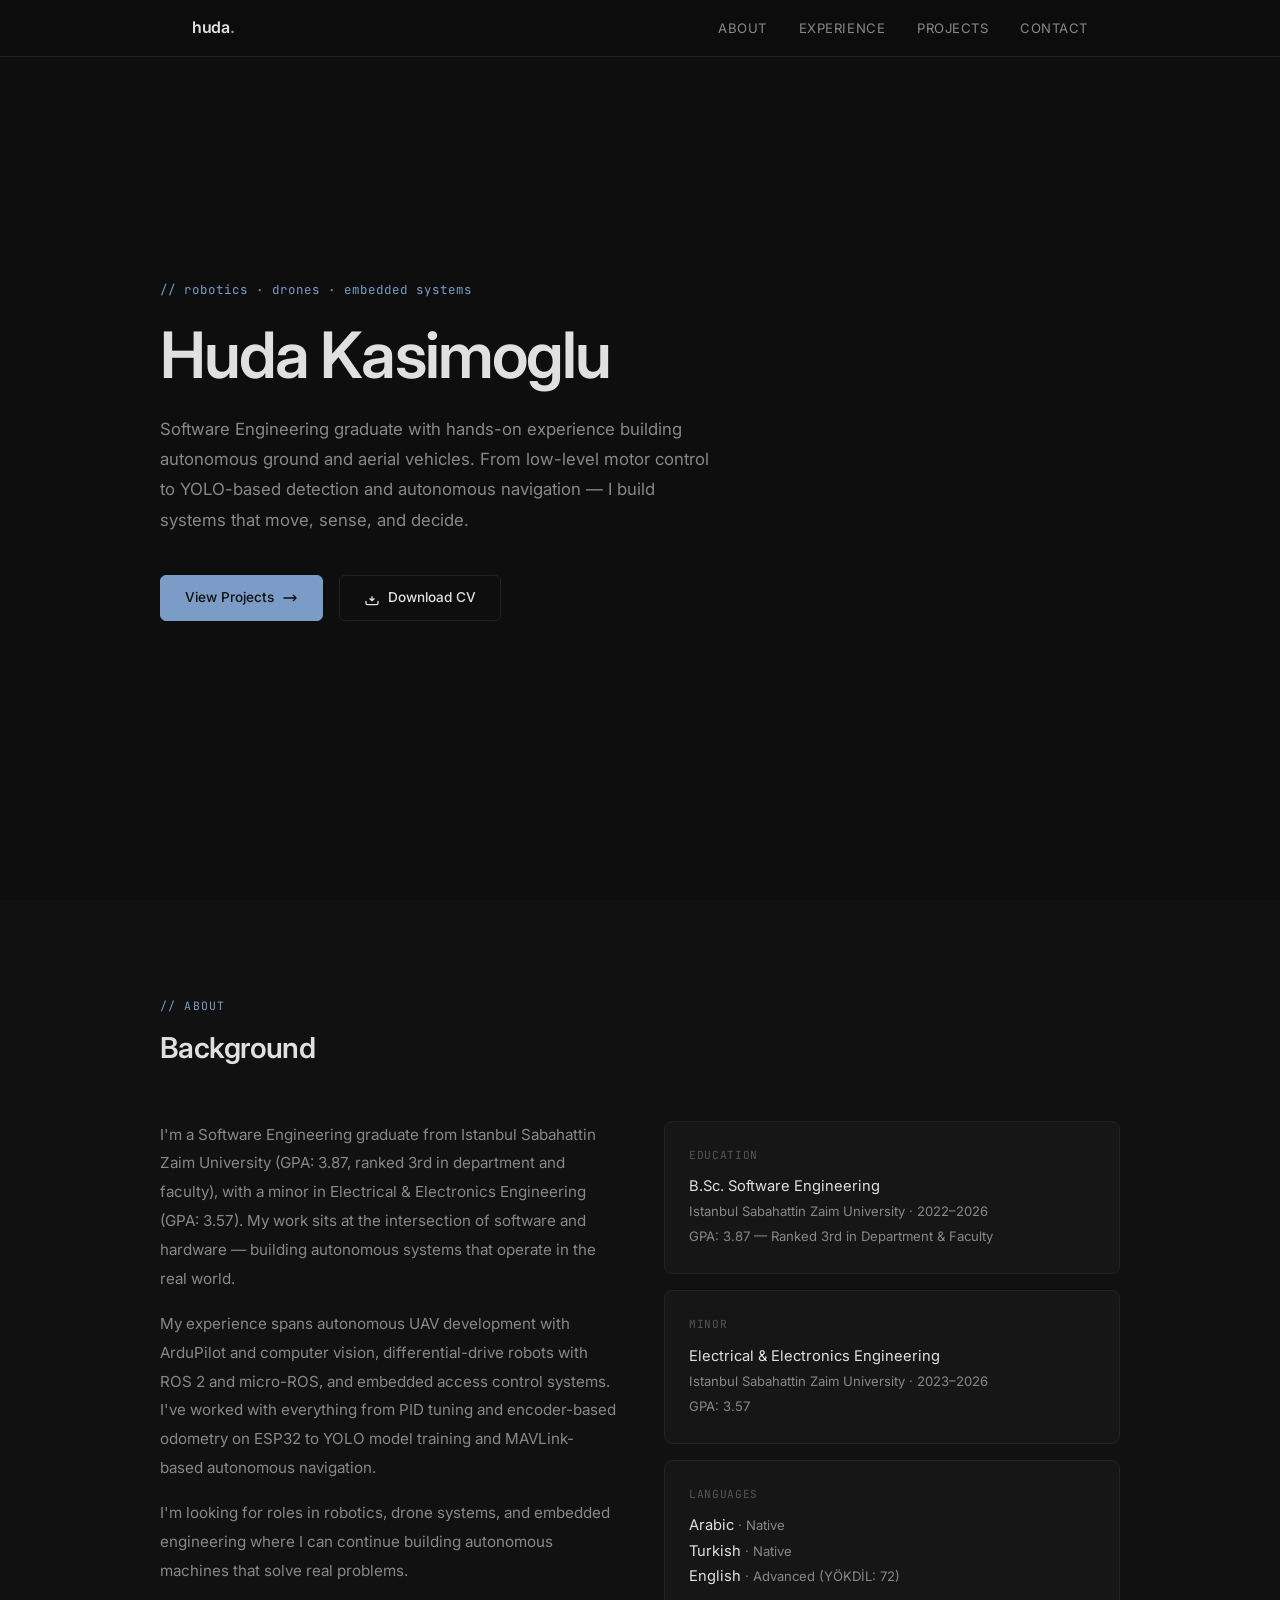
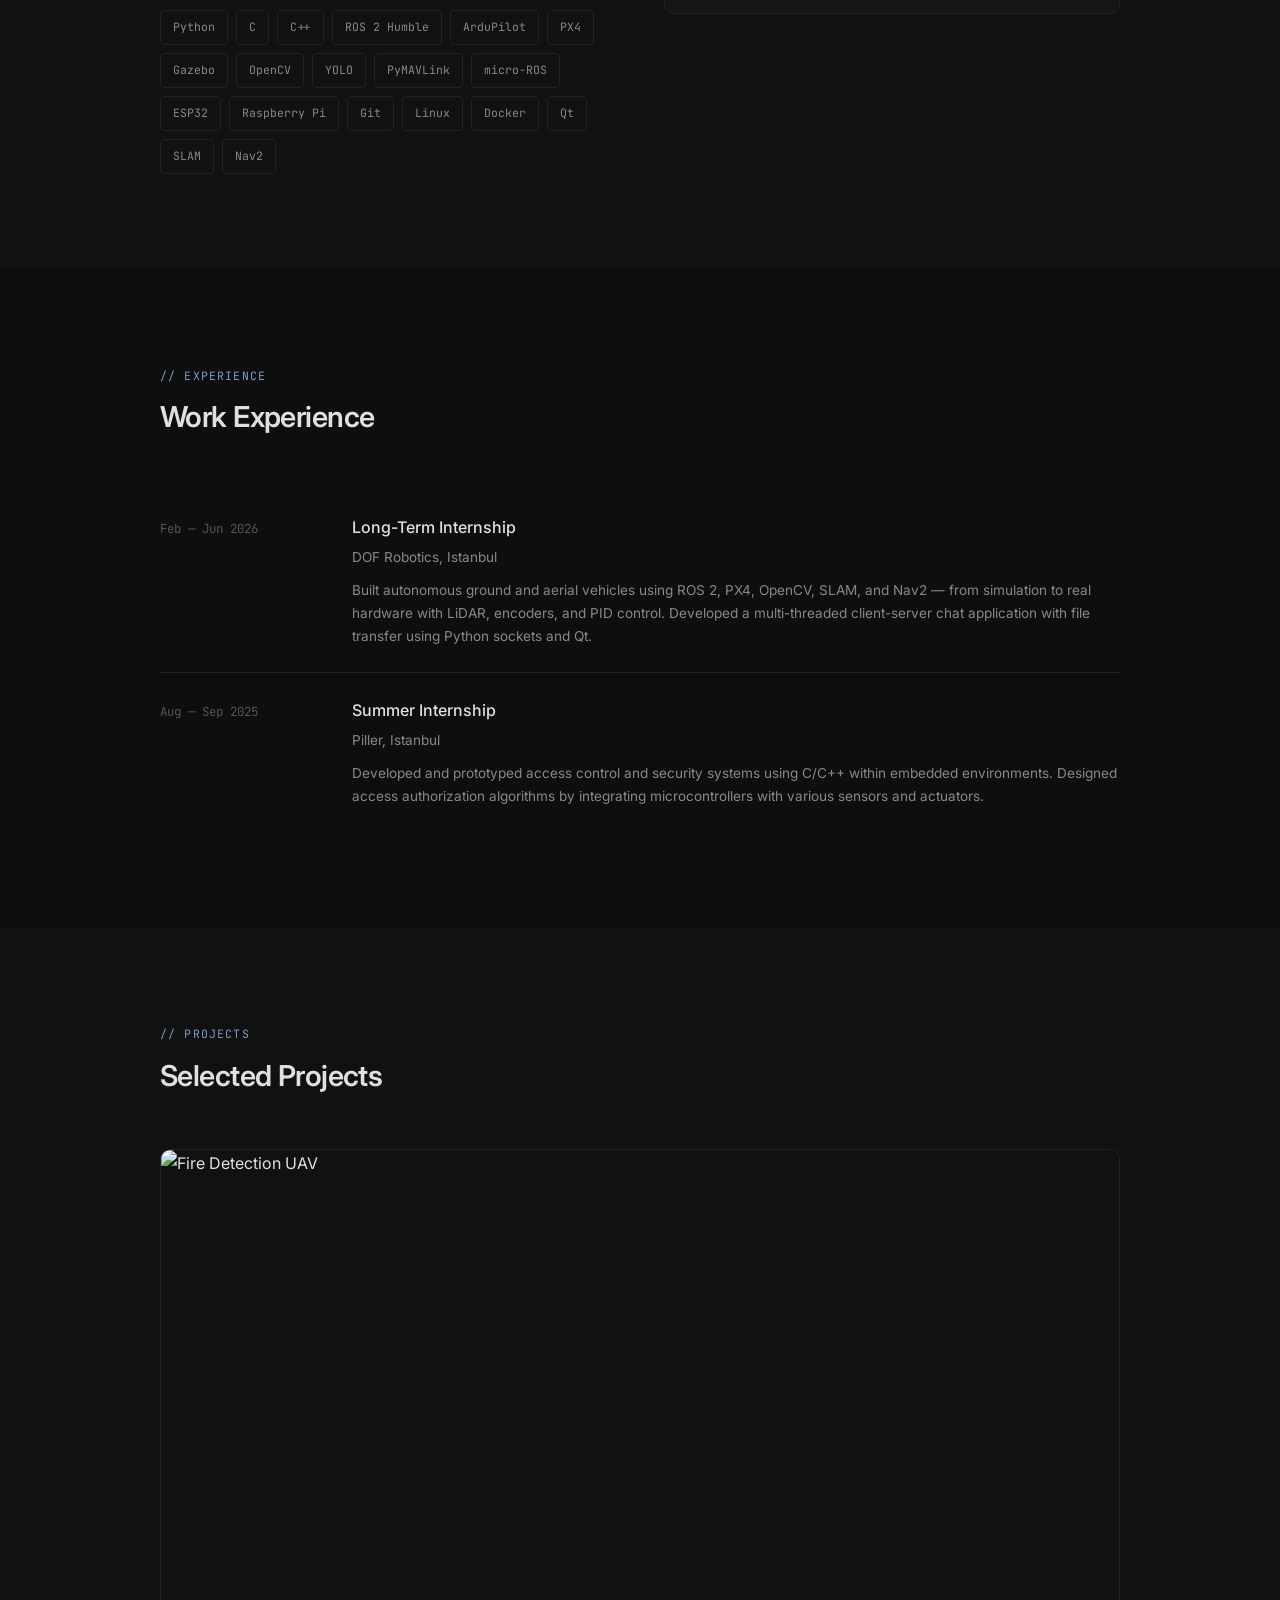
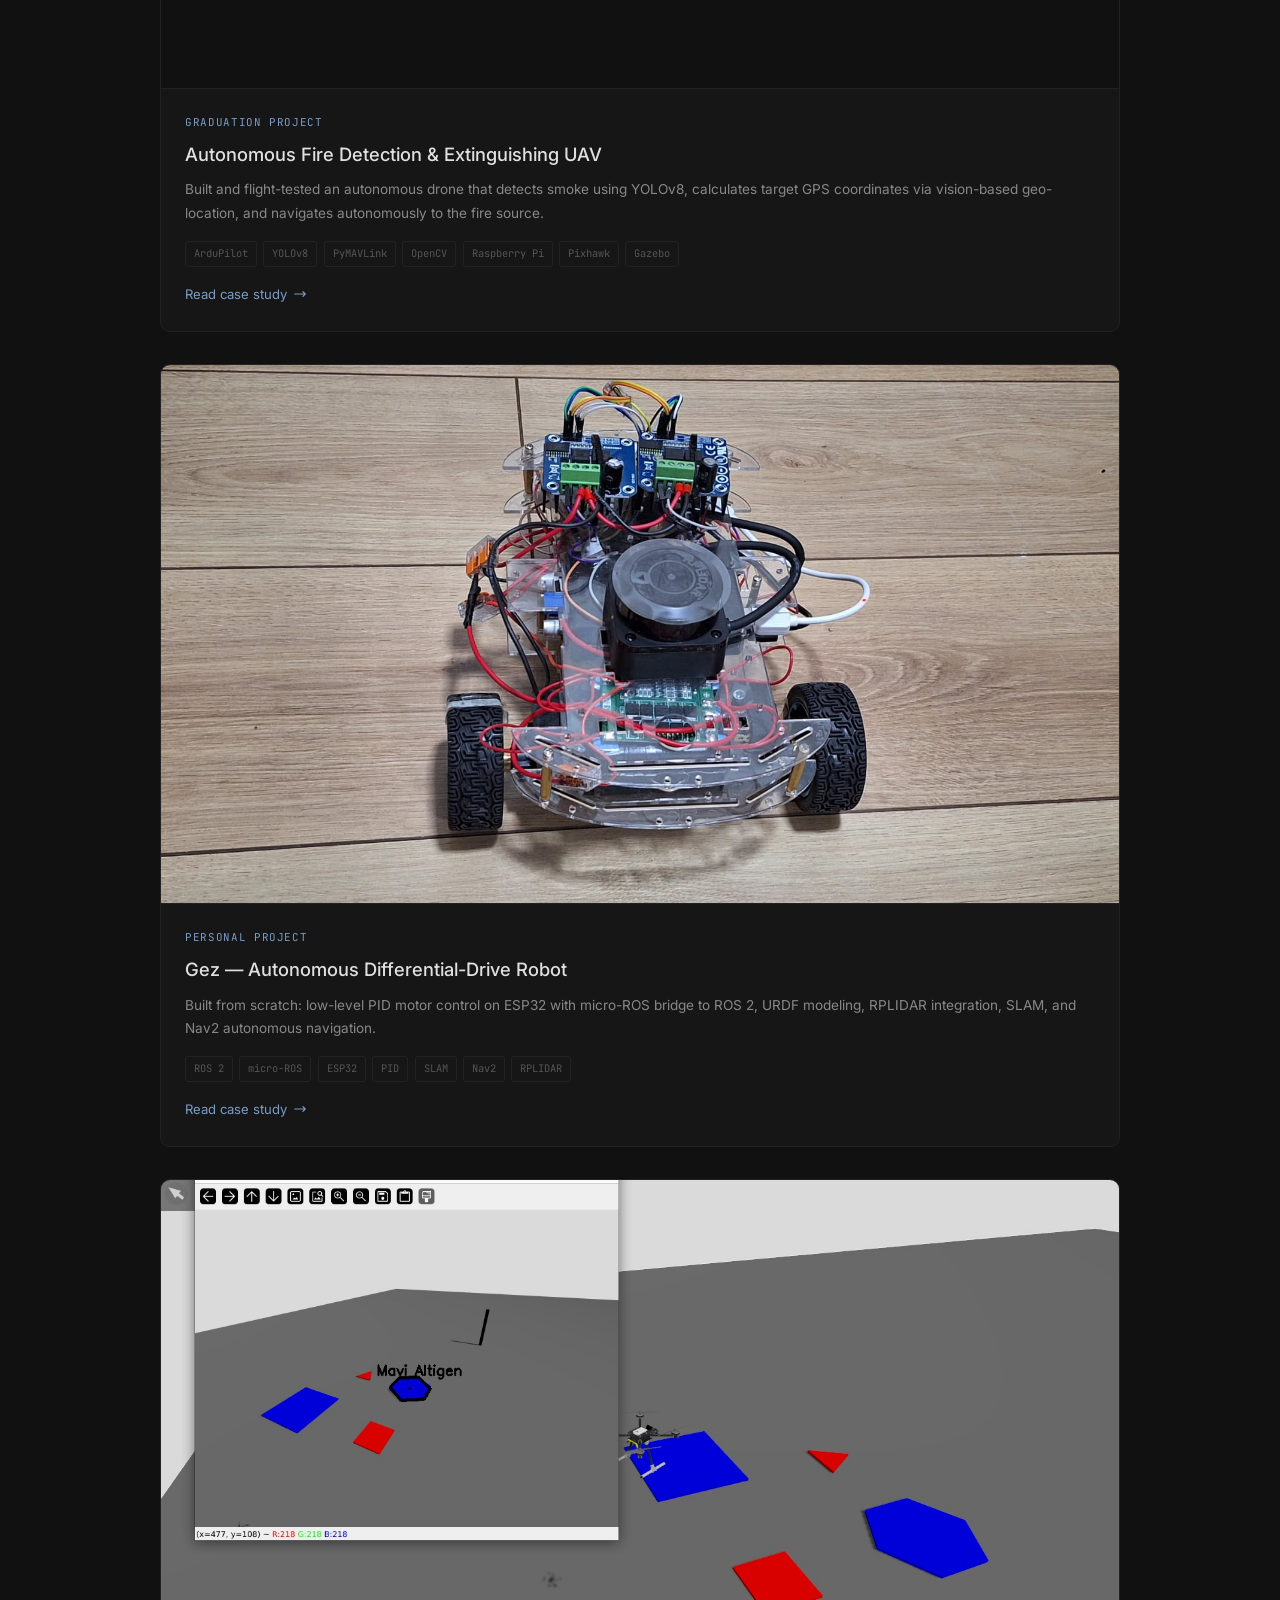
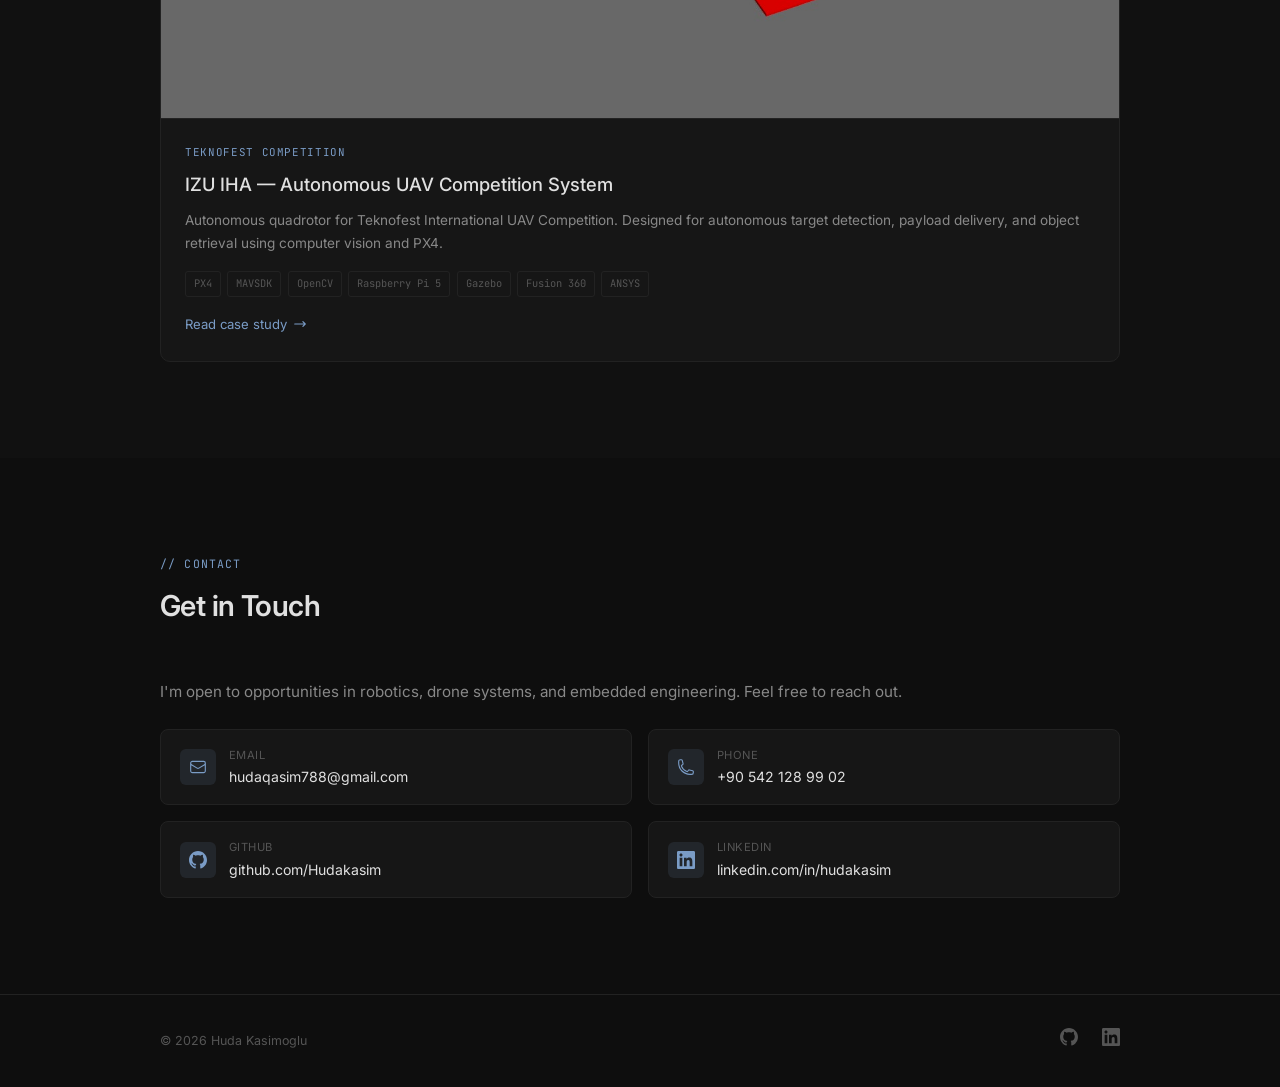
==== commit 1f642418: "Add files via upload" ====
--- a/index.html
+++ b/index.html
@@ -28,7 +28,7 @@
 <section class="hero" id="hero">
   <div class="hero-inner">
     <div class="hero-label">// robotics · drones · embedded systems</div>
-    <h1>Huda Kasimoglu<br><span class="thin">Robotics Engineer</span></h1>
+    <h1>Huda Kasimoglu<br></h1>
     <p class="hero-desc">Software Engineering graduate with hands-on experience building autonomous ground and aerial vehicles. From low-level motor control to YOLO-based detection and autonomous navigation — I build systems that move, sense, and decide.</p>
     <div class="hero-cta">
       <a href="#projects" class="btn btn-primary">View Projects
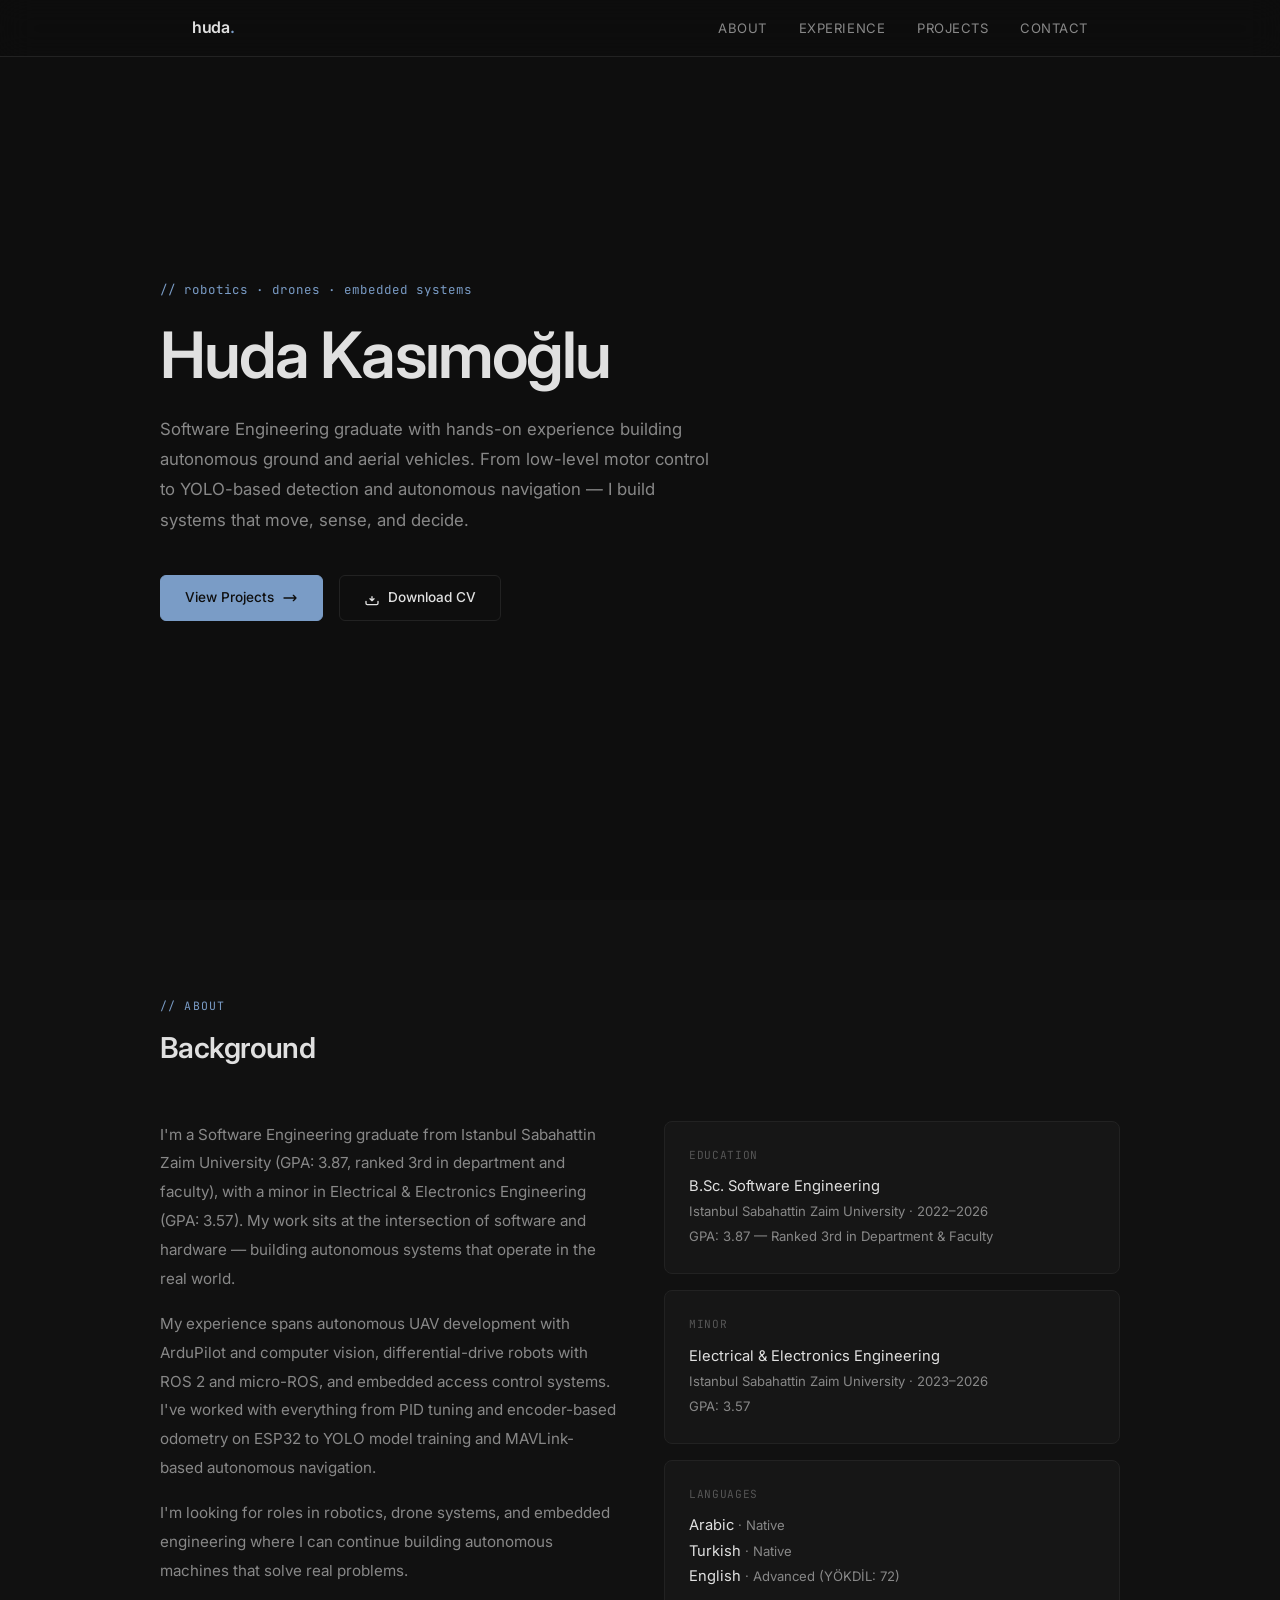
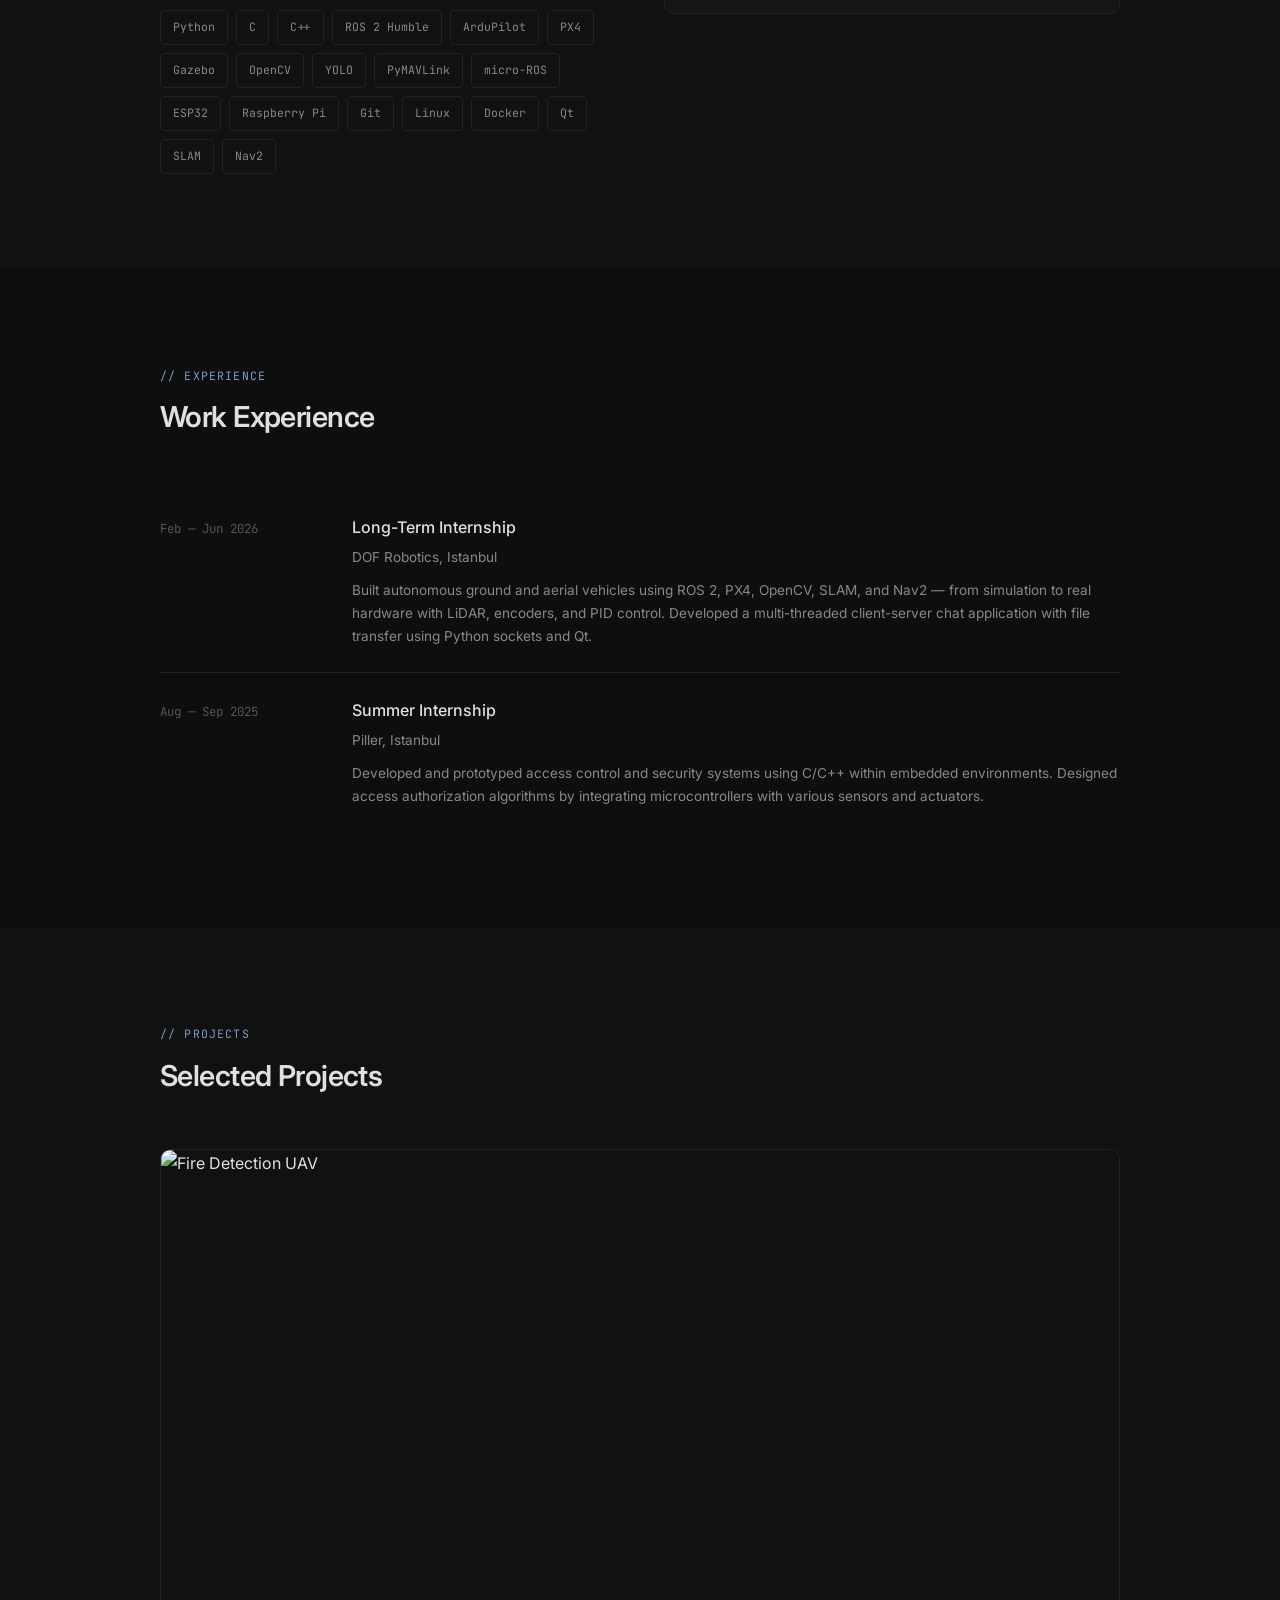
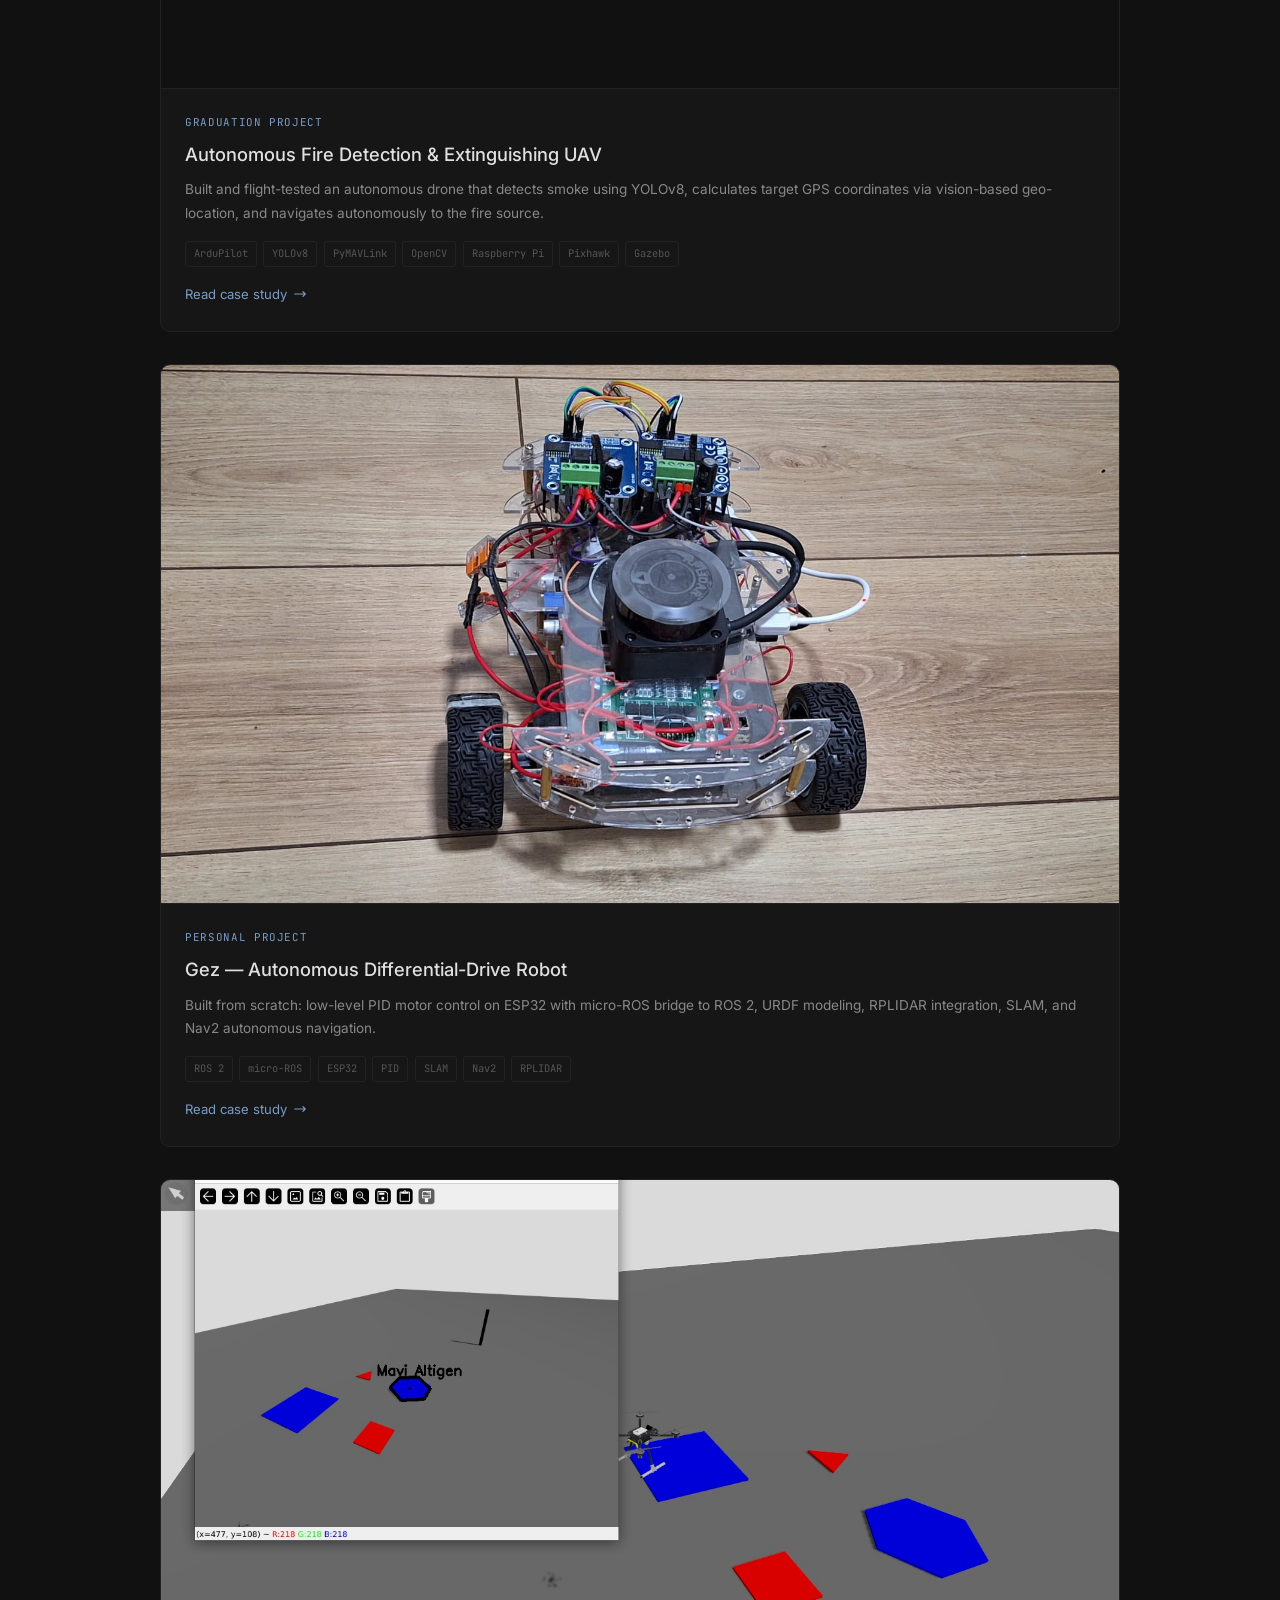
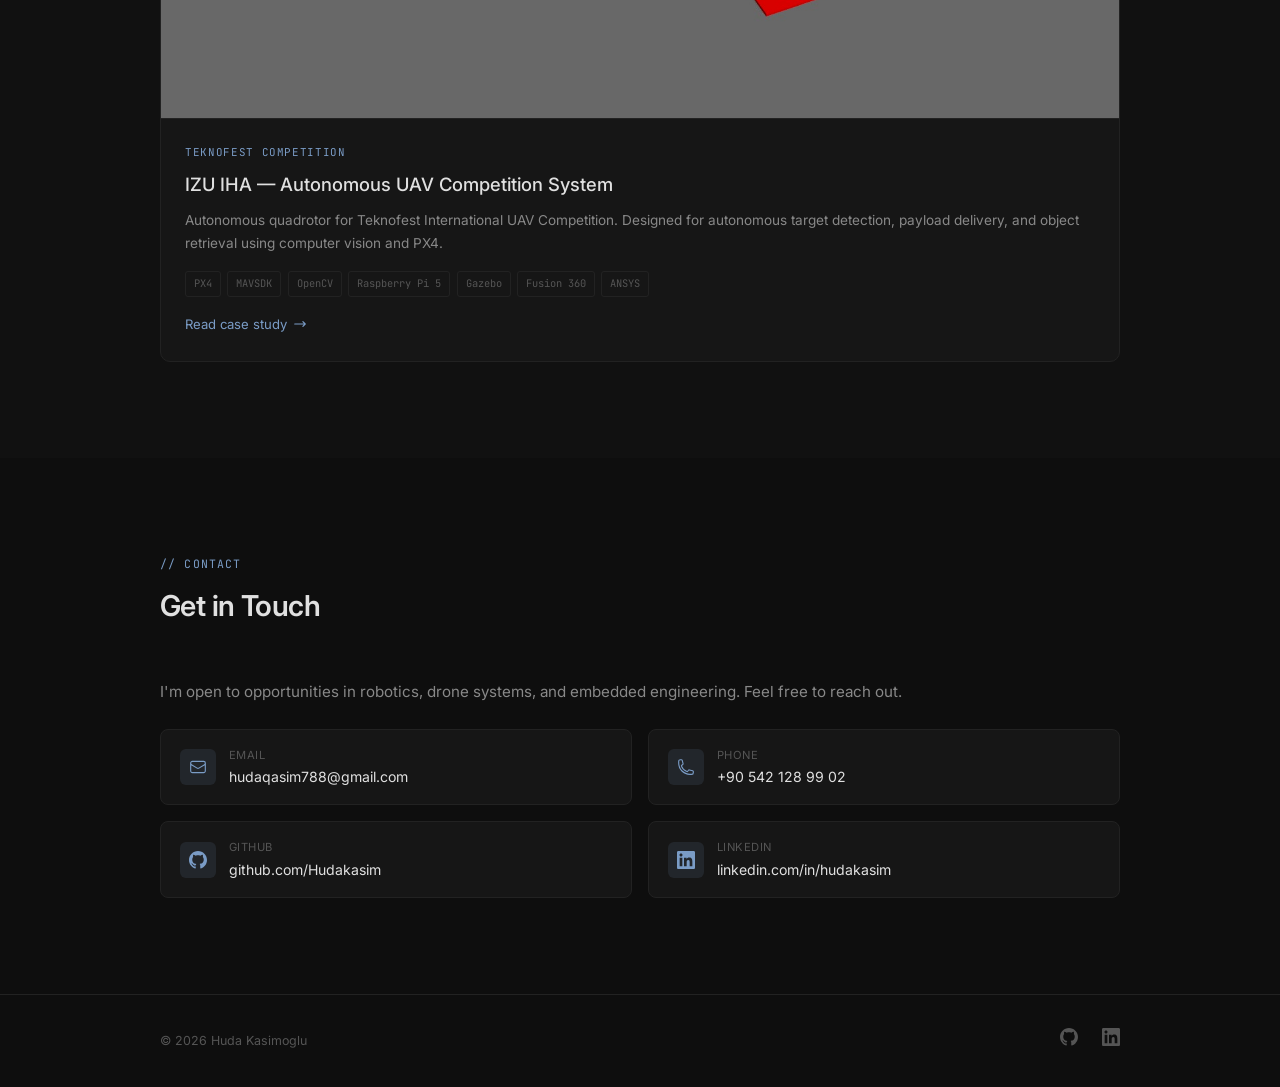
==== commit f1e96045: "Add files via upload" ====
--- a/index.html
+++ b/index.html
@@ -3,7 +3,7 @@
 <head>
   <meta charset="UTF-8">
   <meta name="viewport" content="width=device-width, initial-scale=1.0">
-  <title>Huda Kasimoglu — Robotics & Embedded Systems Engineer</title>
+  <title>Huda Kasımoğlu — Robotics & Embedded Systems Engineer</title>
   <meta name="description" content="Portfolio of Huda Kasimoglu — Software Engineering graduate specializing in autonomous robotics, drones, and embedded systems.">
   <link rel="stylesheet" href="assets/css/style.css">
   <link rel="icon" href="data:image/svg+xml,<svg xmlns='http://www.w3.org/2000/svg' viewBox='0 0 100 100'><text y='.9em' font-size='90'>⬡</text></svg>">
@@ -28,7 +28,7 @@
 <section class="hero" id="hero">
   <div class="hero-inner">
     <div class="hero-label">// robotics · drones · embedded systems</div>
-    <h1>Huda Kasimoglu<br></h1>
+    <h1>Huda Kasımoğlu<br></h1>
     <p class="hero-desc">Software Engineering graduate with hands-on experience building autonomous ground and aerial vehicles. From low-level motor control to YOLO-based detection and autonomous navigation — I build systems that move, sense, and decide.</p>
     <div class="hero-cta">
       <a href="#projects" class="btn btn-primary">View Projects
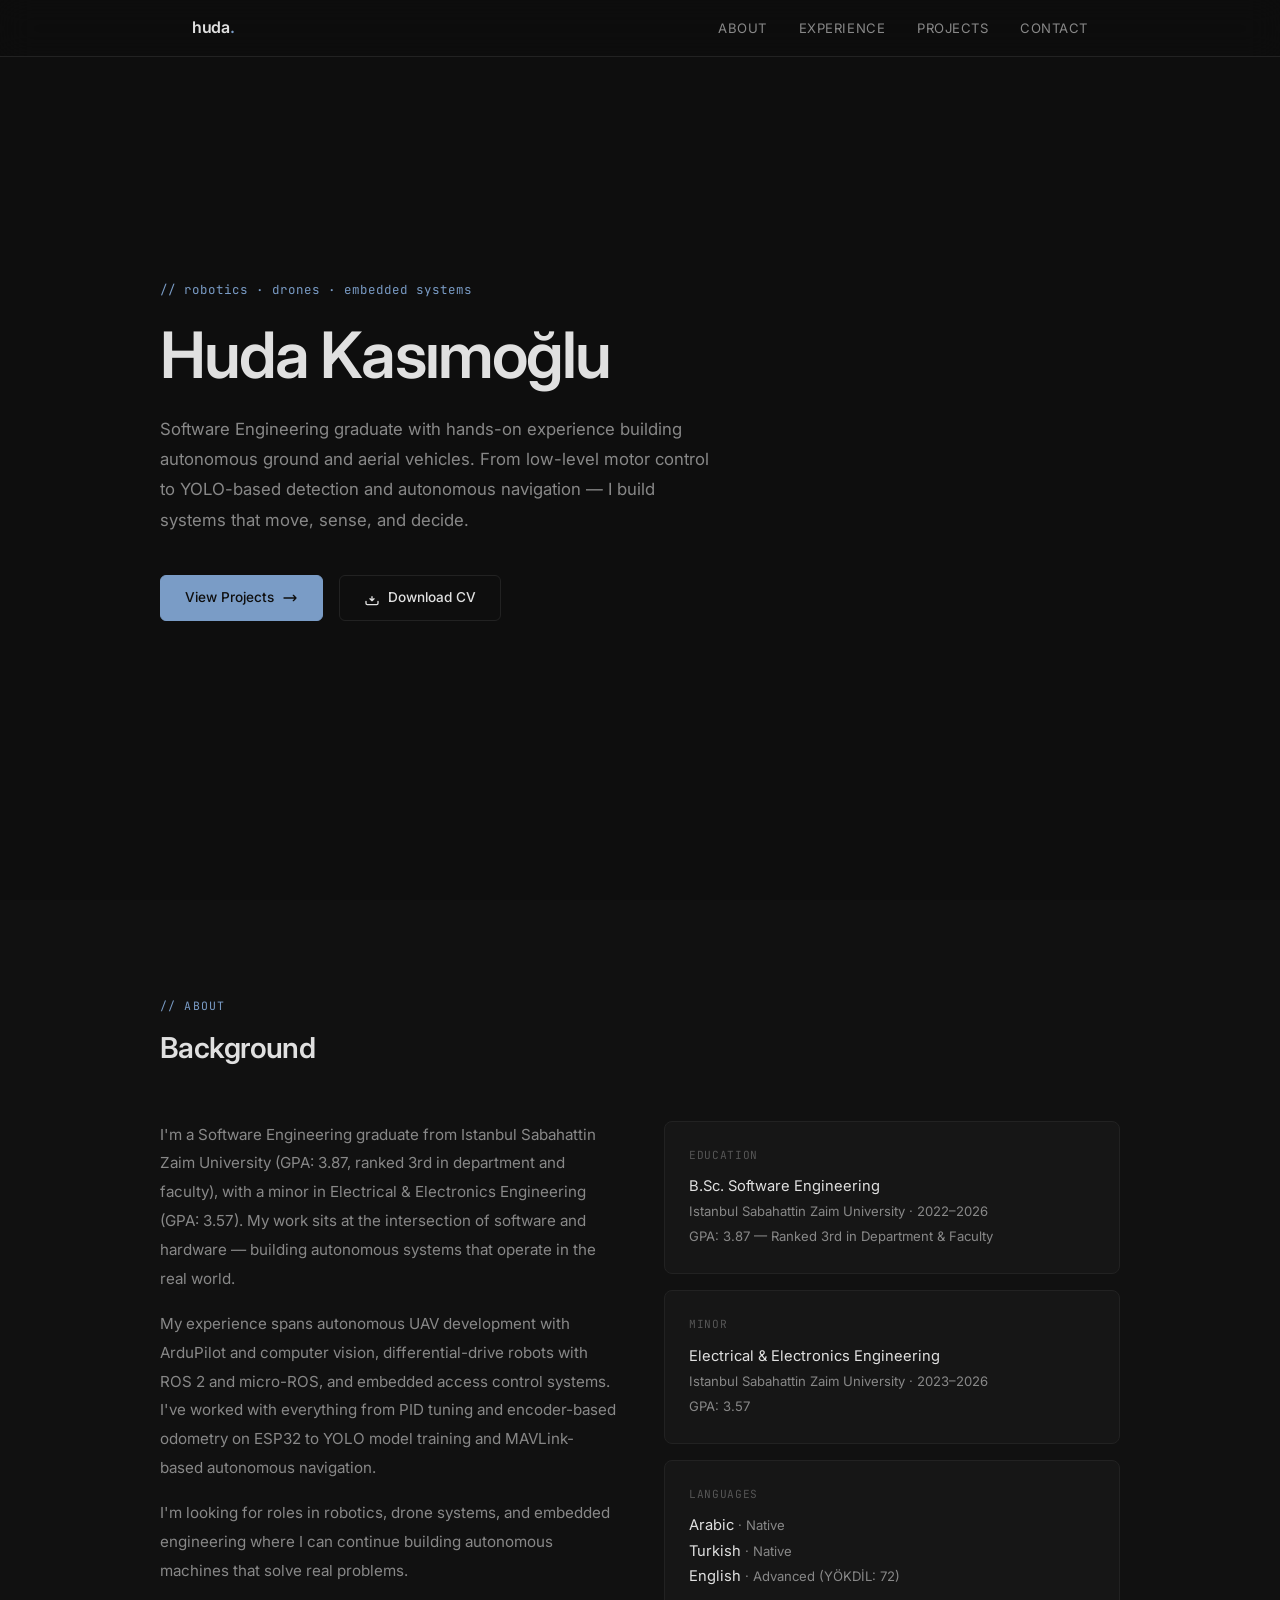
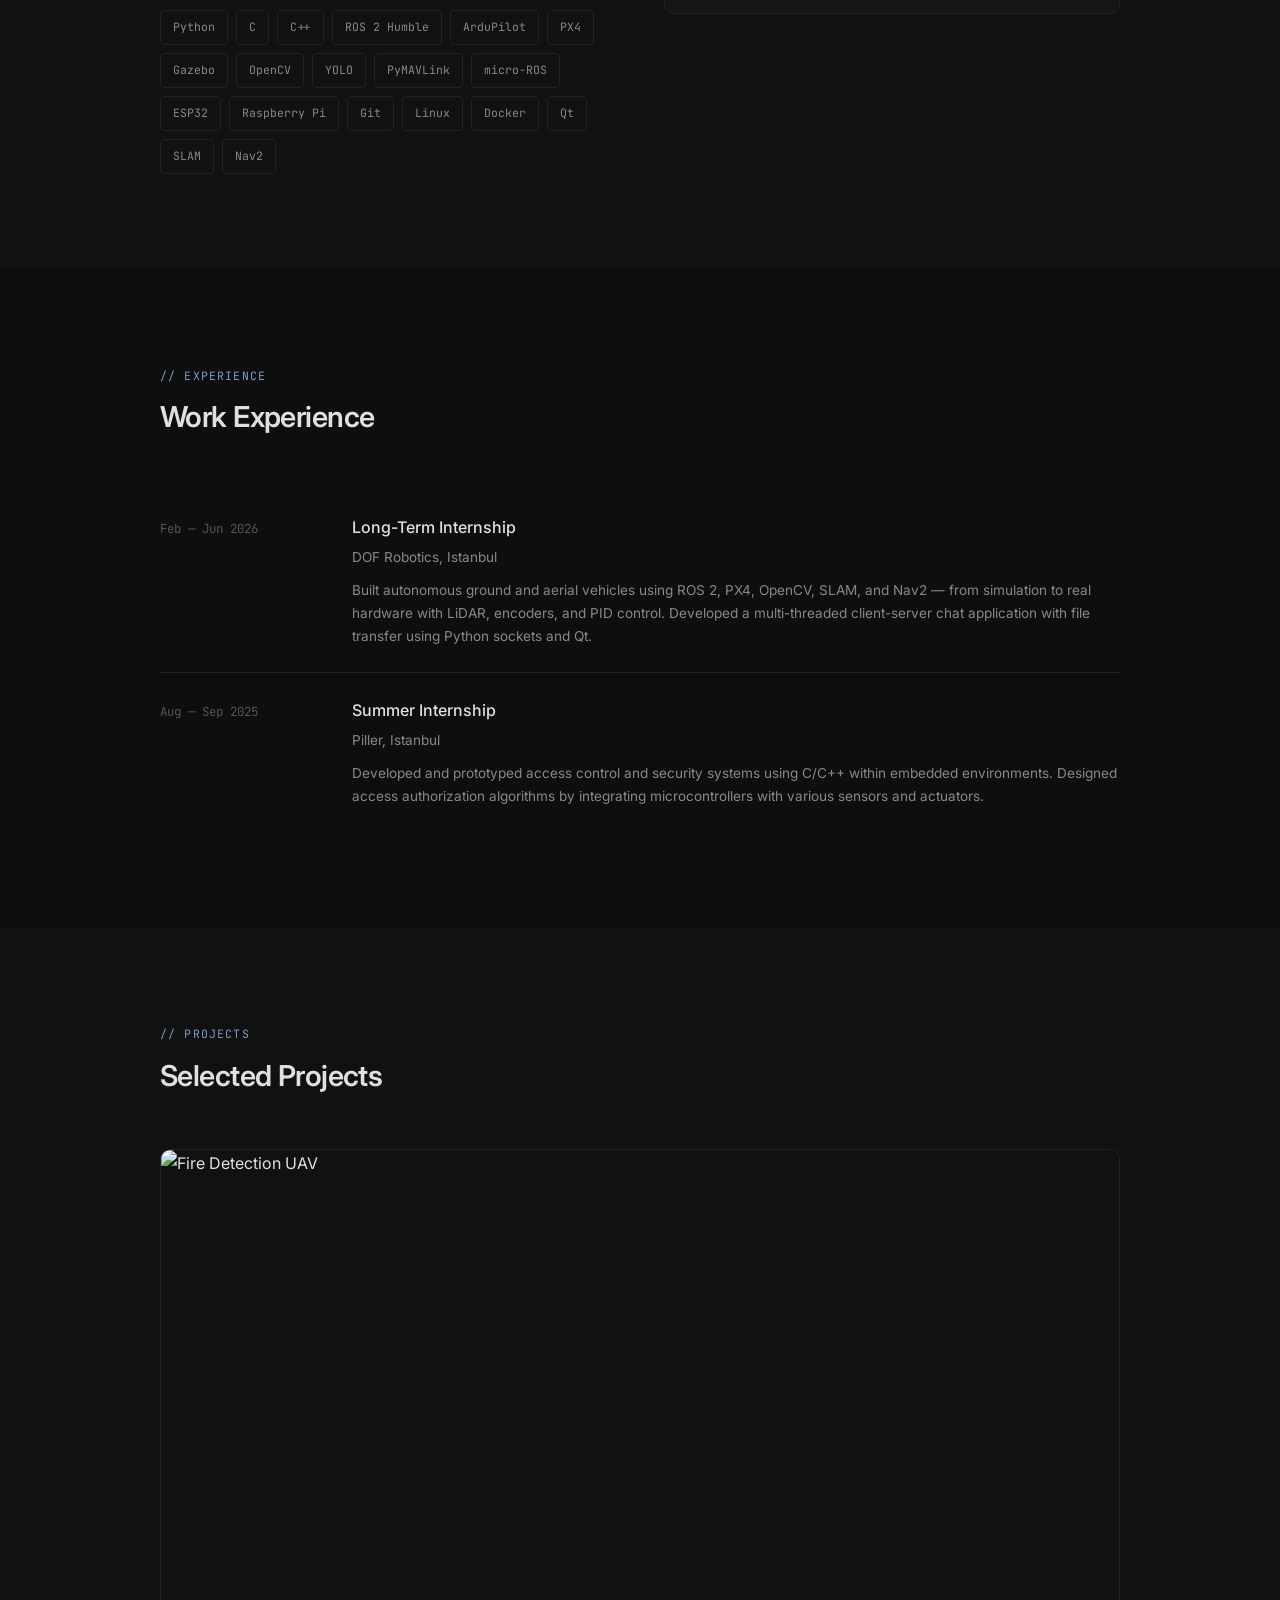
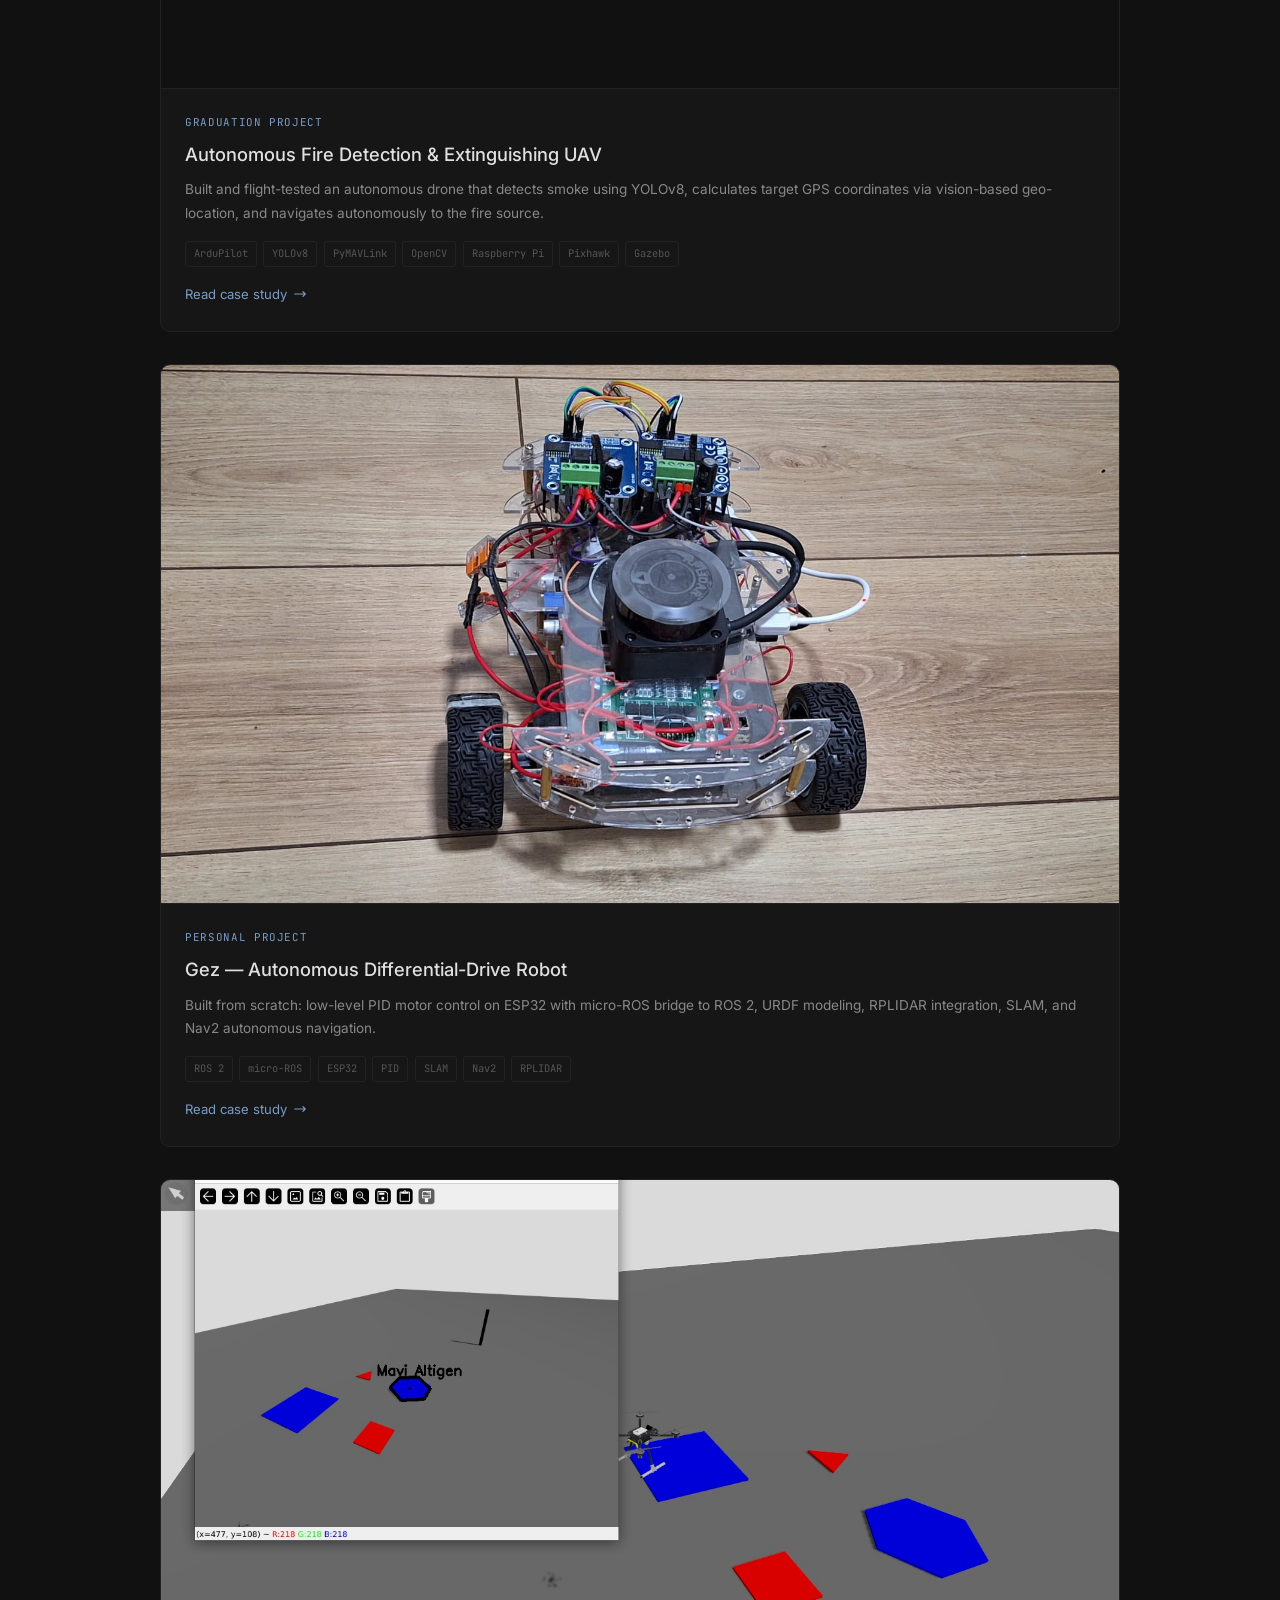
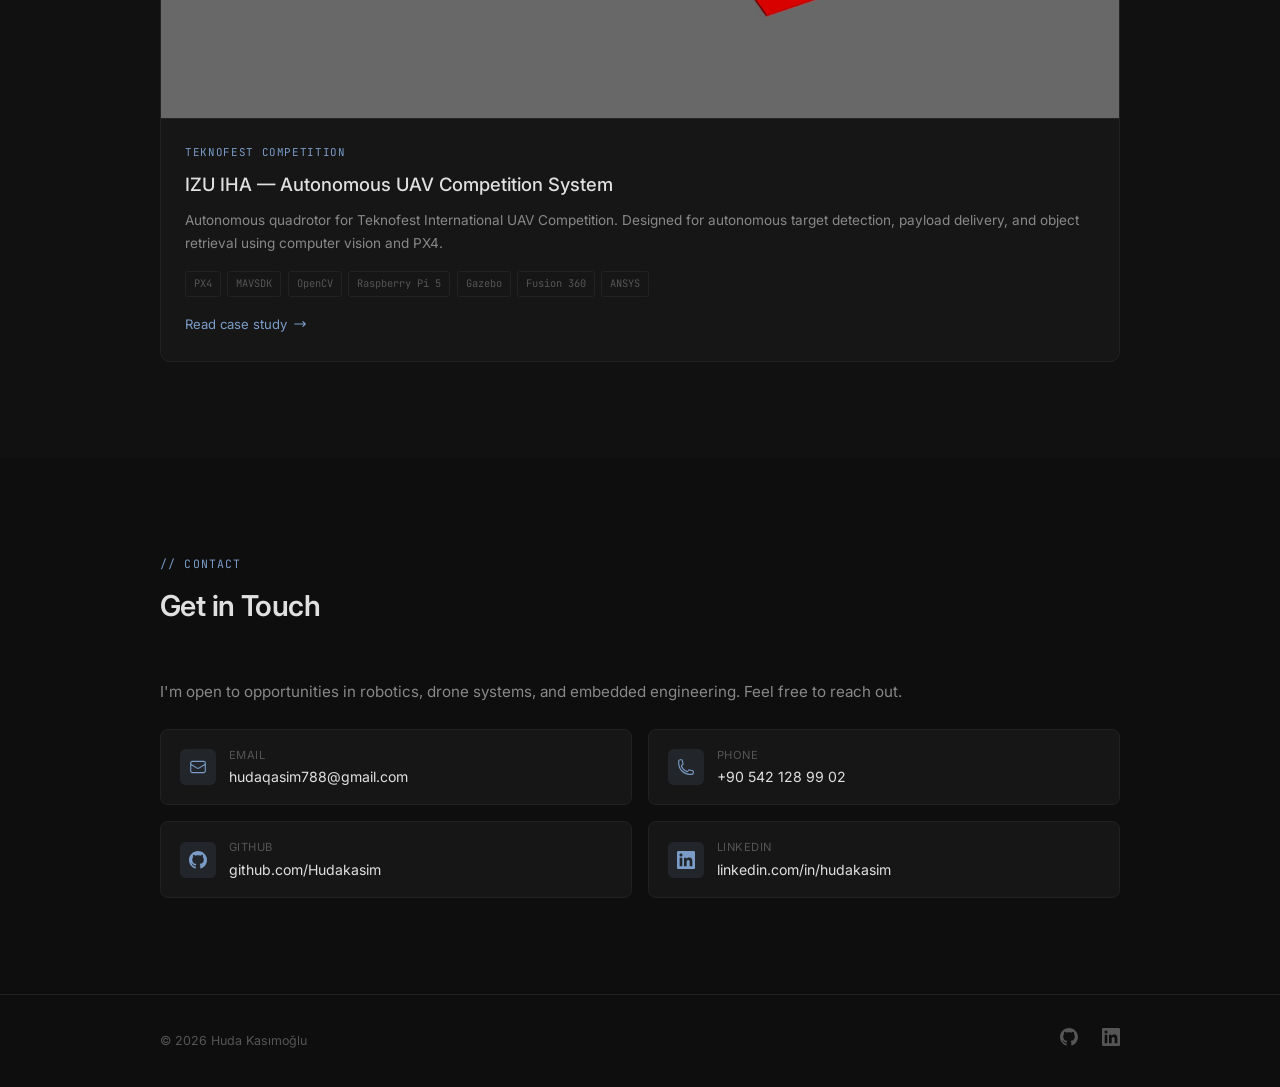
==== commit fa584376: "Add files via upload" ====
--- a/index.html
+++ b/index.html
@@ -4,7 +4,7 @@
   <meta charset="UTF-8">
   <meta name="viewport" content="width=device-width, initial-scale=1.0">
   <title>Huda Kasımoğlu — Robotics & Embedded Systems Engineer</title>
-  <meta name="description" content="Portfolio of Huda Kasimoglu — Software Engineering graduate specializing in autonomous robotics, drones, and embedded systems.">
+  <meta name="description" content="Portfolio of Huda Kasımoğlu — Software Engineering graduate specializing in autonomous robotics, drones, and embedded systems.">
   <link rel="stylesheet" href="assets/css/style.css">
   <link rel="icon" href="data:image/svg+xml,<svg xmlns='http://www.w3.org/2000/svg' viewBox='0 0 100 100'><text y='.9em' font-size='90'>⬡</text></svg>">
 </head>
@@ -267,7 +267,7 @@
 <!-- FOOTER -->
 <footer class="footer">
   <div class="footer-inner">
-    <div class="footer-text">&copy; 2026 Huda Kasimoglu</div>
+    <div class="footer-text">&copy; 2026 Huda Kasımoğlu</div>
     <div class="footer-links">
       <a href="https://github.com/Hudakasim" target="_blank" rel="noopener" aria-label="GitHub">
         <svg xmlns="http://www.w3.org/2000/svg" viewBox="0 0 24 24" fill="currentColor"><path d="M12 0c-6.626 0-12 5.373-12 12 0 5.302 3.438 9.8 8.207 11.387.599.111.793-.261.793-.577v-2.234c-3.338.726-4.033-1.416-4.033-1.416-.546-1.387-1.333-1.756-1.333-1.756-1.089-.745.083-.729.083-.729 1.205.084 1.839 1.237 1.839 1.237 1.07 1.834 2.807 1.304 3.492.997.107-.775.418-1.305.762-1.604-2.665-.305-5.467-1.334-5.467-5.931 0-1.311.469-2.381 1.236-3.221-.124-.303-.535-1.524.117-3.176 0 0 1.008-.322 3.301 1.23.957-.266 1.983-.399 3.003-.404 1.02.005 2.047.138 3.006.404 2.291-1.552 3.297-1.23 3.297-1.23.653 1.653.242 2.874.118 3.176.77.84 1.235 1.911 1.235 3.221 0 4.609-2.807 5.624-5.479 5.921.43.372.823 1.102.823 2.222v3.293c0 .319.192.694.801.576 4.765-1.589 8.199-6.086 8.199-11.386 0-6.627-5.373-12-12-12z"/></svg>
